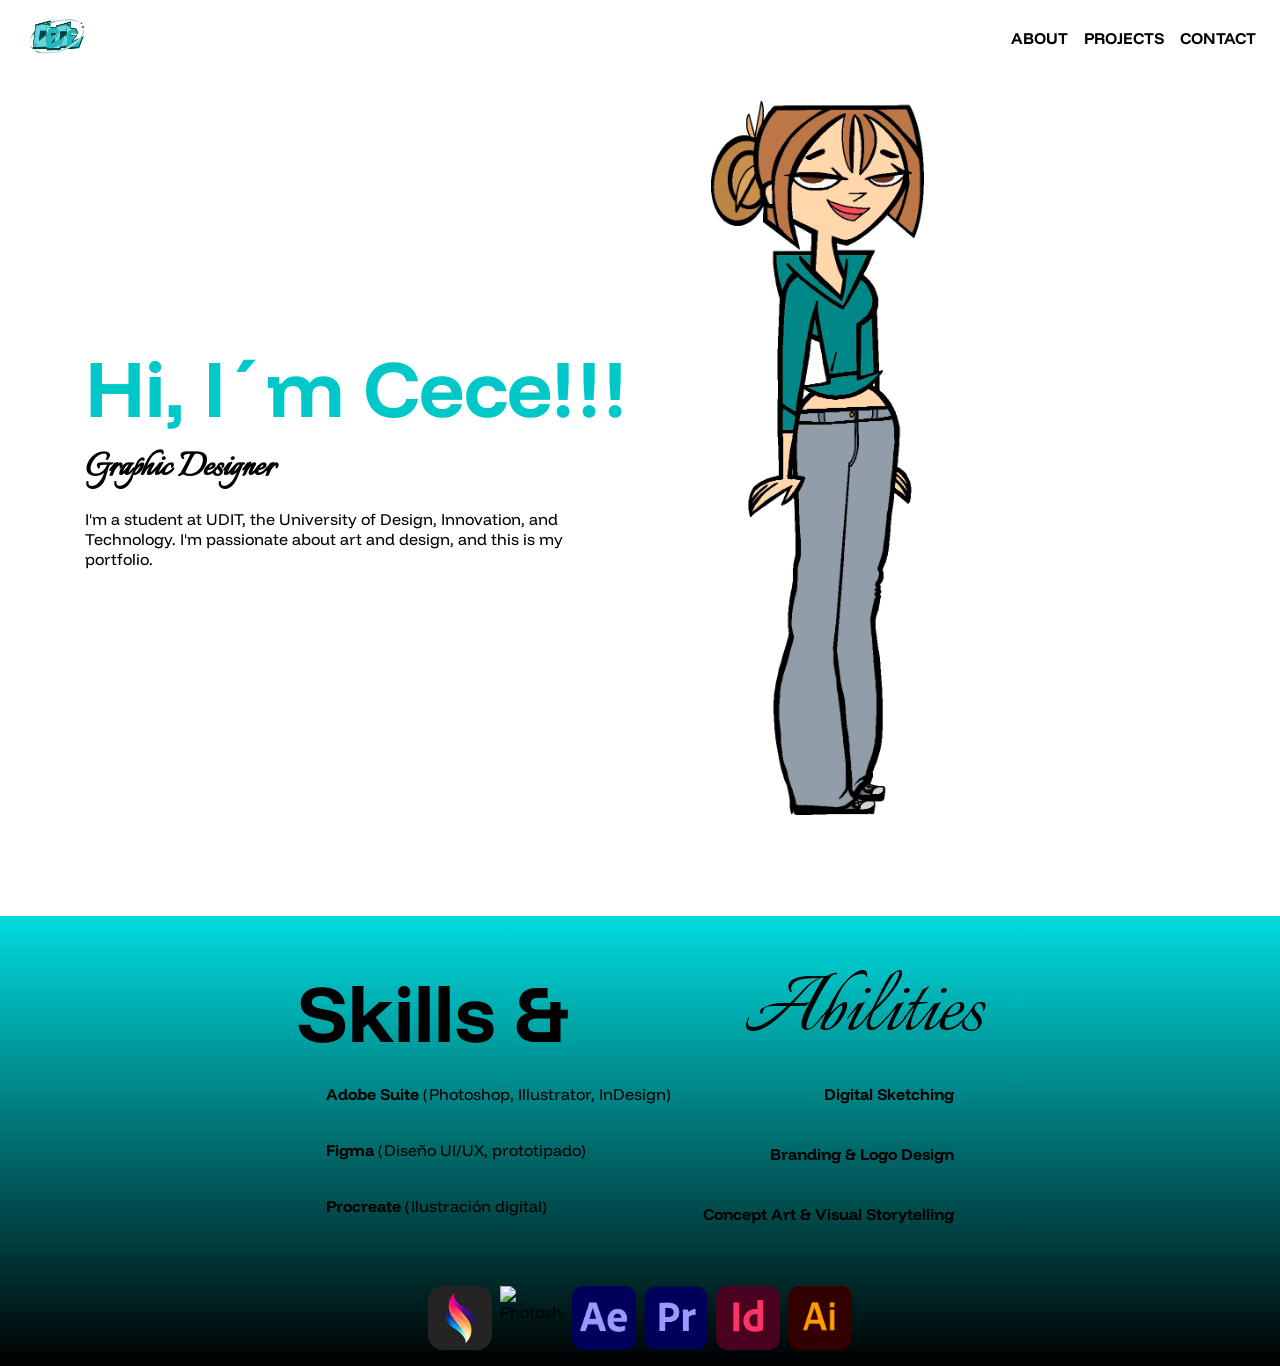
==== about.html @ a1f002b4 "portfolio01" ====
<!DOCTYPE html>
<html lang="en">
<head>
    <meta charset="UTF-8">
    <meta name="viewport" content="width=device-width, initial-scale=1.0">
    <link rel="stylesheet" href="css/style.css" type="text/css">
    <link rel="icon" href="img/logo_portfolio.png" />


    <link rel="preconnect" href="https://fonts.googleapis.com">
    <link rel="preconnect" href="https://fonts.gstatic.com" crossorigin>
    <link href="https://fonts.googleapis.com/css2?family=Funnel+Display:wght@300..800&family=Italianno&family=Montserrat:ital,wght@0,100..900;1,100..900&display=swap" rel="stylesheet">


    <title>About me</title>
</head>
<body>
    <div class="wrapper">
        <div class="head">
            <nav class="menu">
                <a href="index.html"><img src="img/logo_portfolio.png" alt="home" class="logo"></a>
                    <ul>
                        <li>
                            <a href="about.html">ABOUT</a>
                        </li>
                                            
                        <li>
                            <a href="projects.html">PROJECTS</a>
                        </li>
                        
                        <li>
                            <a href="contact.html">CONTACT</a>
                        </li>
                    </ul>
                   
    
            </nav>


        </div>
        
        <section id="about" class="about-section">
            <div class="text-content">
                <h1>Hi, I´m Cece!!! </h1>
                <h2 class="subtitle">
                    Graphic Designer
                </h2>
                <p>I'm a student at UDIT, the University of Design, Innovation, and Technology. I'm passionate about art and design, and this is my portfolio.</p>
                
            </div>
            
            <div class="me">
                <img src="img/selfportrait.webp" alt="selfPortrait">
            </div>            
        </section>
               
        <section id="skills-sec" class="skills">
            <div class="skill-tittle">
                <div><h1>Skills & </h1></div>
                <div><h1><span>Abilities</span></h1></div>
            </div>
            
            <div class="skills-grid">
                <div class="skill-category">
                    <div class="skill1">
                        <div>
                            <strong>Adobe Suite</strong> (Photoshop, Illustrator, InDesign)
                        </div><br>
                        <div>
                            <strong>Figma</strong> (Diseño UI/UX, prototipado)
                        </div><br>
                        <div>
                            <strong>Procreate</strong> (Ilustración digital)
                        </div>
                    </div>
                    <div class="skill2">
                        <div>
                            <strong>Digital Sketching</strong>
                        </div><br>
                        <div>
                            <strong>Branding & Logo Design</strong>
                        </div><br>
                        <div>
                            <strong>Concept Art & Visual Storytelling</strong>
                        </div><br>
                        
                    </div>
                                   
                        
                    
                </div>
                
            </div>
            <div class="icons">
                <img src="img/procreate_icon.png" alt="Procreate">
                <img src="img/photoshop_icon.png" alt="Photoshop">
                <img src="img/after_icon.png" alt="After Effects">
                <img src="img/premiere_icon.png" alt="Premiere Pro">
                <img src="img/indesign_icon.webp" alt="InDesign">
                <img src="img/illustrator_icon.webp" alt="Illustrator">
            </div>
        </section>

    </div>
        
    
    
    
</body>
</html>
---- css/style.css ----
/* reseteamos los estilos */
@import url('https://fonts.googleapis.com/css2?family=Funnel+Display:wght@300..800&family=Italianno&family=Montserrat:ital,wght@0,100..900;1,100..900&display=swap');

/* variables */
:root {
    --color-gr:#00DBDE;
    --font-cr: 'Italianno', cursive;
    --space-xs: 0.5rem;  /* 8px aprox. */
    --space-sm: 1rem;    /* 16px */
    --space-lg: 2rem;    /* 32px */
    --space-xl: 3rem;    /* 48px */
}

* {
    margin: 0%;
    padding: 0%;
    box-sizing: border-box;
    font-family: "Funnel Display", sans-serif;
    color: black;
    
}

a {
    text-decoration: none;
}

/* INDEX */

.logo-inicio {
    max-width: 30rem;
    width: 100%;
    height: auto;
}

body {
    margin: 0;
    padding: 0;
    
    display: flex;

    width: 100vw;
    height: 100vh;
    
}

.container {
    display: flex;
    width: 100vw;
    max-width: 100vw;
    align-items: center;
    justify-content: center;
    background: linear-gradient(to right, #000000, var(--color-gr));
}

.left img {
    width: 40%;
    height: auto;
}

.right {
    text-align: center;
}

.inicio {
    margin-top: var(--space-sm);
    display: flex;
    flex-direction: column;
    gap: 15px;
}

.inicio a {
    color: rgb(0, 0, 0);
    text-decoration: none;
    font-weight: bold;
    font-size: 1.5rem;
    transition: color 0.3s;
}

.inicio a:hover {
    color: rgb(255, 255, 255);
 }


@media (max-width: 1024px) {
    .container {
        flex-direction: column;
        text-align: center;
    }
    .left img {
        display: none;
    }
}
@media (max-width: 480px) {
    .logo-inicio {
        max-width: 20rem;        
        width: 80%;              
    }
}

/* MENU */


.head {
    max-width: 100vw;
    margin-bottom: var(--space-xs);
   
}

.menu {
    position: fixed;
    width: 100vw;
    background-color: white;
    padding: 0.5rem 1rem;
    display: flex;
    justify-content: space-between;
    align-items: center;
}

.menu ul {
    list-style: none;
    display: flex;
}

.menu ul li {
    margin: 0 0.5rem;
}

.menu ul li a {
    font-size: var(--space-sm);
    font-weight: bold;
    border-radius: 8px;
}
.menu ul li a:hover {
   color: rgb(51, 153, 153);
}

@media (max-width:480px) {
    .menu ul li a {
        font-size: 0.75rem;
    }
}


/* ABOUT */
.logo {
    width: 80px;
    height: auto;
}


/* HEADER ABOUT*/

#about .about-section{
    width: 100vw;
    display: flex;
    justify-content: space-between;
    align-items: center;
    flex-wrap: wrap;
    padding: 2.5rem 2.5rem;
}

.about-section {
    height: 100vh;
    display: flex;
    justify-content: space-evenly;
    align-items: center;
    margin: 0.5rem 3rem;
}

.text-content h1 {
    color: #00C8C8;
    font-size: 5rem;
    font-weight: bold;
    line-height: 80px;

}
.text-content .subtitle {
    margin-top: var(--space-sm);
    font-family: var(--font-cr);
    font-size: 40px;
    color: black;
    text-align: left;
}
.text-content p {
    margin-top: var(--space-sm);
    max-width: 500px;
    font-size: var(--space-sm);

}
#about .me img {
    display: flex;
    align-content: center;
    width: 40%;
    margin-left: var(--space-xl);
}

/* SKILLS SECTION */

.skills {
    width: 100vw;
    background: linear-gradient(to top,  #000000, var(--color-gr));
    display: flex;
    flex-direction: column;
    justify-content: center;
}

.skill-tittle {
    display: flex;
    flex-wrap: wrap;
    justify-content: space-evenly;  
    margin: 3.5rem 7.5rem 0;
}

.skills h1 {
    color: #000000;
    display: flex;
    font-size: 80px;
    font-weight: bold;
    line-height: 80px;
}

.skills span {
    font-family: var(--font-cr);
    font-size: 6rem;
    font-weight: 400;
    font-style: normal;
}

.skills-grid {
    display: flex;
    justify-content: center;
    padding: var(--space-sm);
}

.skill-category {
    font-size: 25px;
    display: flex;
    flex-direction: row;
}

.skill1 {
    padding: var(--space-sm);
    display: flex;
    flex-direction: column;
    justify-content: left;
    align-items: start;

    gap: var(--space-xs);
    font-size: var(--space-sm);
}
.skill2 {  
    padding: var(--space-sm);
    display: flex;
    flex-direction: column;
    justify-content: right;
    align-items: end;
    gap: 10px;
    font-size: var(--space-sm);

}

.icons {

    display: flex;
    flex-wrap: wrap;
    justify-content: center;
    padding: 0 3rem;
    padding-bottom: var(--space-sm);
    gap: var(--space-xs);
}

.icons img {
    width: 4rem;
}

@media (max-width: 768px) {
    .me {
        display: none;
    }

    #skills-sec .skills {
        width: 100vw;
        height: 100vh;
    }

    .skills h1 {
        font-size: 60px;
    }

    .skill-category {
        
        font-size: var(--space-sm);
    }

    .icons {
        display: flex;
        flex-wrap: wrap;
        justify-content: space-around;
        
        gap: var(--space-xs);
        padding-bottom: var(--space-sm);

    }
    .icons img {
        width: 4rem;
    }
}
@media (max-width: 480px) {
    .skill-tittle {
        display: flex;
        flex-wrap: wrap;
        justify-content: space-evenly;  
        margin: 0;
    }
}
    

/* PROJECTS */
.projects {
   width: 100vw; 
   display: flex;
   justify-content: space-between;
   flex-wrap: wrap;
   flex-direction: column;
   background: linear-gradient(to top, black,var(--color-gr) );
   
}

.projects h1 {
    font-size: 80px;
    font-family: var(--font-cr);
    font-weight: bold;
    margin: var(--space-lg);
}

h3 {
    font-family: 'Montserrat', sans-serif;
    font-size: 25px;
}

.video {
    width: 100vw;
    padding-top: 6rem;
}

.gallery {
    display: grid;
    gap: var(--space-xl);
    padding: var(--space-xs);
    max-width: 1400px;
    margin: 0 auto;
}

.gal1 {
    display: flex;
    flex-direction: row;
    gap: var(--space-xs);
}
.gal1 img {
    padding: var(--space-xl);
}
.gal2 {
    display: flex;
    flex-direction: row;
    gap: var(--space-xs);
}
.gal3 {
    display: flex;
    flex-direction: row;
    gap: var(--space-xs);
}

.project-card {
    background-color: #ffffff43;
    border-radius: 16px;
    overflow: hidden;
    box-shadow: 0 10px 25px rgba(0, 0, 0, 0.08);
    text-align: center;
    
}

.project-card img {
    width: 100%;
    height: auto;
    display: block;
}

.project-card h3 {
    font-size: var(--space-sm);
    margin: var(--space-sm);
    color: #000;
}

.project-card:hover {
    transform: translateY(-5px);
    box-shadow: 0 15px 30px rgba(0, 0, 0, 0.15);
}

@media (max-width: 768px) {
    
    .projects h1 {
      font-size: 60px;
    }
  
    .project-card h3 {
      margin: var(--space-xs);
      font-size: 15px;
    }
    .gal1 img {
        padding: var(--space-xs);
    }
  }

  @media (max-width: 480px) {
    .video {
        width: 100vw;
        padding: 6rem 0;
    }
    .projects h1 {
      font-size: 2.5rem;
    }
    .gallery {
        gap: var(--space-xs);
    }
  
    .project-card h3 {
      margin: var(--space-xs);
      font-size: var(--space-xs);
    }
    
    .gal1 img {
        padding: var(--space-xs);
    }
  }


/* CONTACT */

.contact-container {
        
    width: 100vw;
    /* height: 100vh; */
    background: linear-gradient(to top,  #000000, var(--color-gr));
    display: flex;
    flex-direction: column;
}
.contact-container .contenedor2 {
    max-width: 100vw;
    
    margin-top: 6rem;
    display: flex;
    flex-wrap: wrap;
    flex-direction: row;
    justify-content: space-around;
    align-items: center;
}

.contact-container h1 {
    color:rgb(0, 0, 0);
    font-weight:bold ;
    font-size: 80px;
    font-family: var(--font-cr);
    
    text-align: left;
}

.contact-container .text {
    padding:7.5rem 3.5rem 0;
    gap: 10px;
}

.contact-container .text p {
    font-size: 25px;
}

.contact-container .rss {
    display: flex;
    flex-direction: column;
    gap: 10px;
    margin-top: var(--space-sm);
}
.contact-container .rss ul li {
    list-style: none;
}

.map-container {
    width:100vw;
    margin-right:var(--space-sm);
    display: flex;
    justify-content: flex-end;

}

.formulario {
    
    display: flex;
    justify-content: center;
    align-items: center;
    margin: 3rem 7.5rem 3rem;
}

form {
    max-width: 100%;
    padding:var(--space-sm);
    margin-top: 0;
    box-shadow: 0 0 20px rgb(255, 255, 255);
    text-align:center;
    width: 21rem;
    height:auto;
    justify-content: center;
}

.input-group {
    display:flex;
    flex-direction: column;
    text-align: left;
    
}
h2 {
    color: white;
   
}

label {
    color:rgb(255, 255, 255);
    font-weight:600;
    margin-bottom: var(--space-sm);
}

input, textarea {
    padding: 0.5rem 1rem;
    margin-bottom: var(--space-sm);
    background-color: white;
    color:black;
    outline:black;
}

input::placeholder, textarea::placeholder {
    color:rgb(0, 0, 0)
}

.btn {
    color:rgb(0, 0, 0);
    border-radius: 25px;
    background-color: white;
    
    cursor:pointer;
}

.btn:hover {
    background-color: rgb(0, 0, 0);
    color:white;
    transition: ease-in .2s;
    box-shadow: 0 0 20px white;
    border-color: black;
}

@media screen and (max-width:1024px) {
    .contact-container .text {
        margin: 1rem 0;
    }

   
}

@media (max-width: 720px) {
    .contact-container {
        padding: 1rem 0;
    }

    .contact-container h1 {
        font-size: 60px;
    }

    .contact-container p {
        font-size: var(--space-sm);
    }

    .contact-container .text {
        margin: 1rem 0;
        padding: var(--space-xl);
        font-size: var(--space-xs);
    }

    
    .formulario {
    
        display: flex;
        justify-content: center;
        align-items: center;
        margin: var(--space-xl);
    }
    .map-container iframe {
        width: 100%;
        height: auto;
    }
    
    
}
@media (max-width: 480px) {
    .formulario {
    
        display: flex;
        justify-content: center;
        align-items: center;
        margin: 0;
        padding-bottom: var(--space-lg);
    }
}
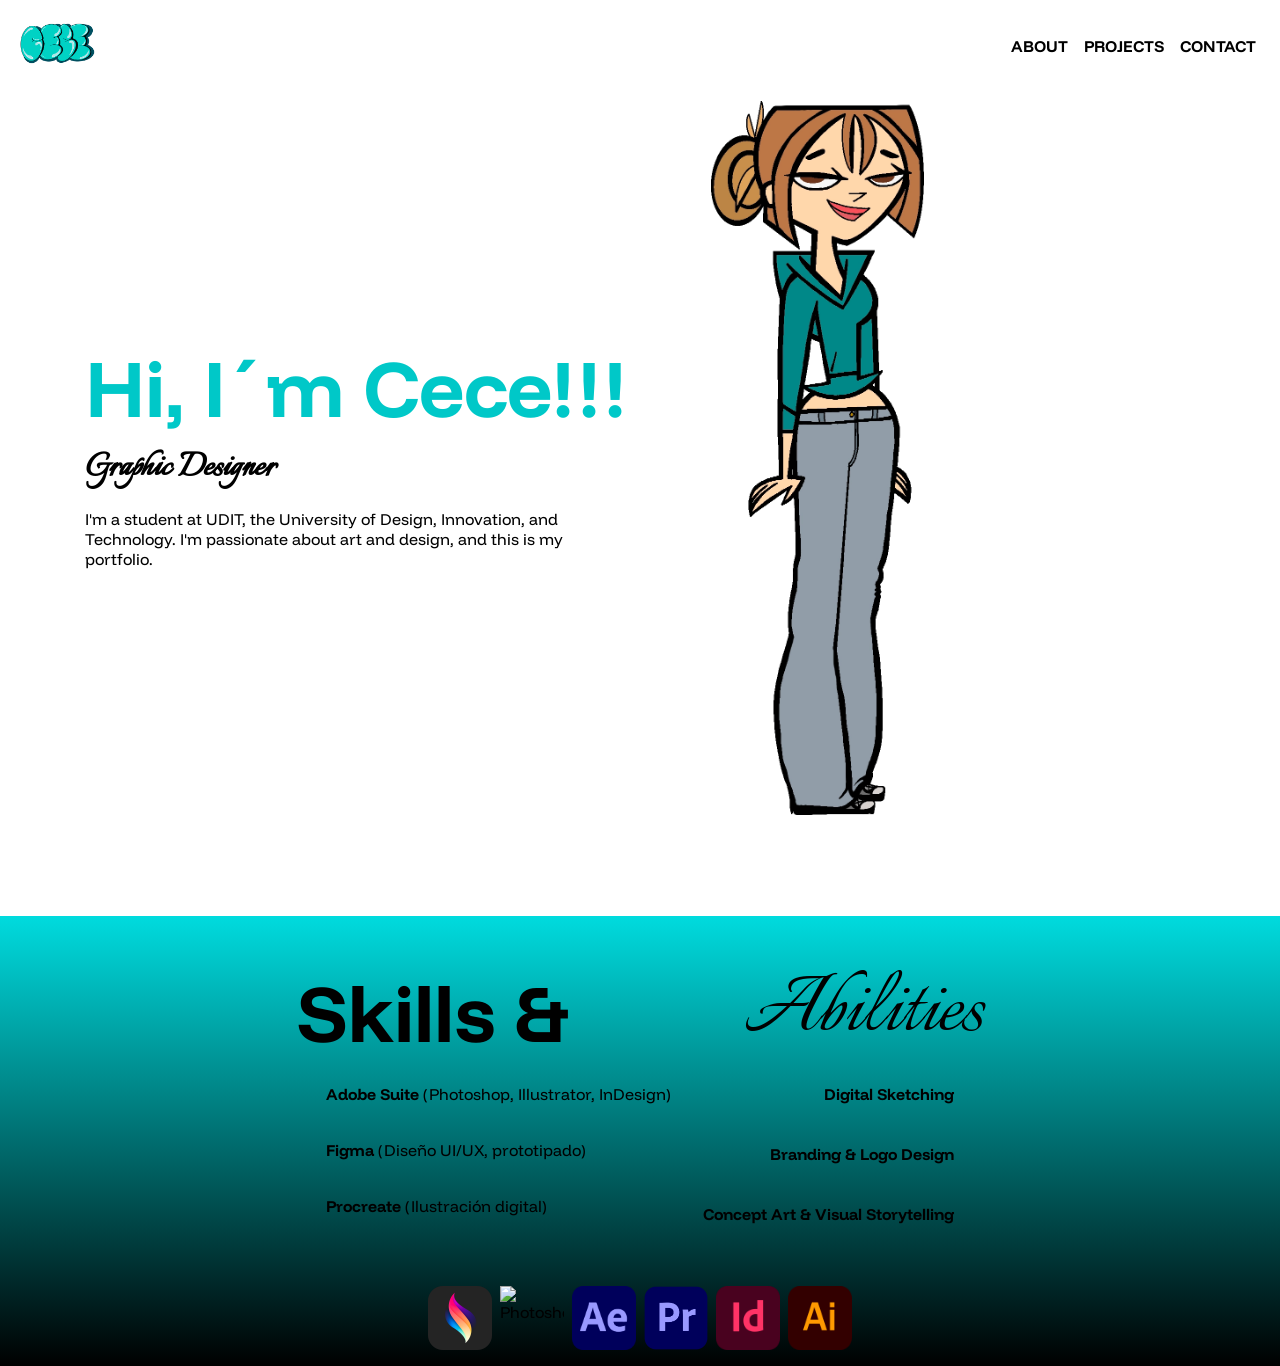
==== commit 9b496faa: "ola" ====
--- a/about.html
+++ b/about.html
@@ -4,6 +4,7 @@
     <meta charset="UTF-8">
     <meta name="viewport" content="width=device-width, initial-scale=1.0">
     <link rel="stylesheet" href="css/style.css" type="text/css">
+    <link rel="stylesheet" href="css/about.css">
     <link rel="icon" href="img/logo_portfolio.png" />
 
 
--- a/css/style.css
+++ b/css/style.css
@@ -36,7 +36,7 @@
     margin: 0;
     padding: 0;
     
-    display: flex;
+    display: block;
 
     width: 100vw;
     height: 100vh;
@@ -46,6 +46,7 @@
 .container {
     display: flex;
     width: 100vw;
+    height: 100vh;
     max-width: 100vw;
     align-items: center;
     justify-content: center;
@@ -97,181 +98,10 @@
     }
 }
 
-/* MENU */
-
-
-.head {
-    max-width: 100vw;
-    margin-bottom: var(--space-xs);
-   
-}
-
-.menu {
-    position: fixed;
-    width: 100vw;
-    background-color: white;
-    padding: 0.5rem 1rem;
-    display: flex;
-    justify-content: space-between;
-    align-items: center;
-}
-
-.menu ul {
-    list-style: none;
-    display: flex;
-}
-
-.menu ul li {
-    margin: 0 0.5rem;
-}
-
-.menu ul li a {
-    font-size: var(--space-sm);
-    font-weight: bold;
-    border-radius: 8px;
-}
-.menu ul li a:hover {
-   color: rgb(51, 153, 153);
-}
-
-@media (max-width:480px) {
-    .menu ul li a {
-        font-size: 0.75rem;
-    }
-}
-
-
-/* ABOUT */
-.logo {
-    width: 80px;
-    height: auto;
-}
-
-
-/* HEADER ABOUT*/
-
-#about .about-section{
-    width: 100vw;
-    display: flex;
-    justify-content: space-between;
-    align-items: center;
-    flex-wrap: wrap;
-    padding: 2.5rem 2.5rem;
-}
-
-.about-section {
-    height: 100vh;
-    display: flex;
-    justify-content: space-evenly;
-    align-items: center;
-    margin: 0.5rem 3rem;
-}
-
-.text-content h1 {
-    color: #00C8C8;
-    font-size: 5rem;
-    font-weight: bold;
-    line-height: 80px;
-
-}
-.text-content .subtitle {
-    margin-top: var(--space-sm);
-    font-family: var(--font-cr);
-    font-size: 40px;
-    color: black;
-    text-align: left;
-}
-.text-content p {
-    margin-top: var(--space-sm);
-    max-width: 500px;
-    font-size: var(--space-sm);
-
-}
-#about .me img {
-    display: flex;
-    align-content: center;
-    width: 40%;
-    margin-left: var(--space-xl);
-}
-
-/* SKILLS SECTION */
-
-.skills {
-    width: 100vw;
-    background: linear-gradient(to top,  #000000, var(--color-gr));
-    display: flex;
-    flex-direction: column;
-    justify-content: center;
-}
-
-.skill-tittle {
-    display: flex;
-    flex-wrap: wrap;
-    justify-content: space-evenly;  
-    margin: 3.5rem 7.5rem 0;
-}
-
-.skills h1 {
-    color: #000000;
-    display: flex;
-    font-size: 80px;
-    font-weight: bold;
-    line-height: 80px;
-}
-
-.skills span {
-    font-family: var(--font-cr);
-    font-size: 6rem;
-    font-weight: 400;
-    font-style: normal;
-}
-
-.skills-grid {
-    display: flex;
-    justify-content: center;
-    padding: var(--space-sm);
-}
-
-.skill-category {
-    font-size: 25px;
-    display: flex;
-    flex-direction: row;
-}
-
-.skill1 {
-    padding: var(--space-sm);
-    display: flex;
-    flex-direction: column;
-    justify-content: left;
-    align-items: start;
-
-    gap: var(--space-xs);
-    font-size: var(--space-sm);
-}
-.skill2 {  
-    padding: var(--space-sm);
-    display: flex;
-    flex-direction: column;
-    justify-content: right;
-    align-items: end;
-    gap: 10px;
-    font-size: var(--space-sm);
-
-}
-
-.icons {
-
-    display: flex;
-    flex-wrap: wrap;
-    justify-content: center;
-    padding: 0 3rem;
-    padding-bottom: var(--space-sm);
-    gap: var(--space-xs);
-}
-
-.icons img {
-    width: 4rem;
-}
+/* MEDIA QUERIES ABOUT */
+
+/* MEDIA QUERIES */
+
 
 @media (max-width: 768px) {
     .me {
@@ -313,125 +143,65 @@
         margin: 0;
     }
 }
-    
-
-/* PROJECTS */
-.projects {
-   width: 100vw; 
-   display: flex;
-   justify-content: space-between;
-   flex-wrap: wrap;
-   flex-direction: column;
-   background: linear-gradient(to top, black,var(--color-gr) );
+
+/* MENU */
+
+
+.head {
+    max-width: 100vw;
+    margin-bottom: var(--space-xs);
    
 }
 
-.projects h1 {
-    font-size: 80px;
-    font-family: var(--font-cr);
+.menu {
+    position: fixed;
+    width: 100vw;
+    background-color: rgba(255, 255, 255, 0.516);
+    padding: 0.5rem 1rem;
+    display: flex;
+    justify-content: space-between;
+    align-items: center;
+}
+
+.menu .logo {
+    width: 5rem;
+}
+
+.menu ul {
+    list-style: none;
+    display: flex;
+}
+
+.menu ul li {
+    margin: 0 0.5rem;
+}
+
+.menu ul li a {
+    font-size: var(--space-sm);
     font-weight: bold;
-    margin: var(--space-lg);
-}
-
-h3 {
-    font-family: 'Montserrat', sans-serif;
-    font-size: 25px;
-}
-
-.video {
-    width: 100vw;
-    padding-top: 6rem;
-}
-
-.gallery {
-    display: grid;
-    gap: var(--space-xl);
-    padding: var(--space-xs);
-    max-width: 1400px;
-    margin: 0 auto;
-}
-
-.gal1 {
-    display: flex;
-    flex-direction: row;
-    gap: var(--space-xs);
-}
-.gal1 img {
-    padding: var(--space-xl);
-}
-.gal2 {
-    display: flex;
-    flex-direction: row;
-    gap: var(--space-xs);
-}
-.gal3 {
-    display: flex;
-    flex-direction: row;
-    gap: var(--space-xs);
-}
-
-.project-card {
-    background-color: #ffffff43;
-    border-radius: 16px;
-    overflow: hidden;
-    box-shadow: 0 10px 25px rgba(0, 0, 0, 0.08);
-    text-align: center;
-    
-}
-
-.project-card img {
-    width: 100%;
-    height: auto;
-    display: block;
-}
-
-.project-card h3 {
-    font-size: var(--space-sm);
-    margin: var(--space-sm);
-    color: #000;
-}
-
-.project-card:hover {
-    transform: translateY(-5px);
-    box-shadow: 0 15px 30px rgba(0, 0, 0, 0.15);
-}
-
-@media (max-width: 768px) {
-    
-    .projects h1 {
-      font-size: 60px;
-    }
-  
-    .project-card h3 {
-      margin: var(--space-xs);
-      font-size: 15px;
-    }
-    .gal1 img {
-        padding: var(--space-xs);
-    }
-  }
-
-  @media (max-width: 480px) {
-    .video {
-        width: 100vw;
-        padding: 6rem 0;
-    }
-    .projects h1 {
-      font-size: 2.5rem;
-    }
-    .gallery {
-        gap: var(--space-xs);
-    }
-  
-    .project-card h3 {
-      margin: var(--space-xs);
-      font-size: var(--space-xs);
-    }
-    
-    .gal1 img {
-        padding: var(--space-xs);
-    }
-  }
+    border-radius: 8px;
+}
+.menu ul li a:hover {
+   color: rgb(51, 153, 153);
+}
+
+@media (max-width:480px) {
+    .menu ul li a {
+        font-size: 0.75rem;
+    }
+}
+
+
+/* FOOTER */
+
+.footer {
+    width: 100vw;
+    /* height: 100vh; */
+    background: linear-gradient(to top,  #000000, var(--color-gr));
+    display: flex;
+    flex-direction: column;
+    padding: 2rem;
+}
 
 
 /* CONTACT */
@@ -439,7 +209,7 @@
 .contact-container {
         
     width: 100vw;
-    /* height: 100vh; */
+    height: 100vh;
     background: linear-gradient(to top,  #000000, var(--color-gr));
     display: flex;
     flex-direction: column;
@@ -447,7 +217,7 @@
 .contact-container .contenedor2 {
     max-width: 100vw;
     
-    margin-top: 6rem;
+    margin-top: 3rem;
     display: flex;
     flex-wrap: wrap;
     flex-direction: row;
@@ -485,6 +255,7 @@
 
 .map-container {
     width:100vw;
+    height: 10vh;
     margin-right:var(--space-sm);
     display: flex;
     justify-content: flex-end;
--- a/css/about.css
+++ b/css/about.css
@@ -0,0 +1,160 @@
+/* reseteamos los estilos */
+@import url('https://fonts.googleapis.com/css2?family=Funnel+Display:wght@300..800&family=Italianno&family=Montserrat:ital,wght@0,100..900;1,100..900&display=swap');
+
+/* variables */
+:root {
+    --color-gr:#00DBDE;
+    --font-cr: 'Italianno', cursive;
+    --space-xs: 0.5rem;  /* 8px aprox. */
+    --space-sm: 1rem;    /* 16px */
+    --space-lg: 2rem;    /* 32px */
+    --space-xl: 3rem;    /* 48px */
+}
+
+* {
+    margin: 0%;
+    padding: 0%;
+    box-sizing: border-box;
+    font-family: "Funnel Display", sans-serif;
+    color: black;
+    
+}
+
+a {
+    text-decoration: none;
+}
+
+/* ABOUT */
+.logo {
+    width: 80px;
+    height: auto;
+}
+
+
+/* HEADER ABOUT*/
+
+#about .about-section{
+    width: 100vw;
+    display: flex;
+    justify-content: space-between;
+    align-items: center;
+    flex-wrap: wrap;
+    padding: 2.5rem 2.5rem;
+}
+
+.about-section {
+    height: 100vh;
+    display: flex;
+    justify-content: space-evenly;
+    align-items: center;
+    margin: 0.5rem 3rem;
+}
+
+.text-content h1 {
+    color: #00C8C8;
+    font-size: 5rem;
+    font-weight: bold;
+    line-height: 80px;
+
+}
+.text-content .subtitle {
+    margin-top: var(--space-sm);
+    font-family: var(--font-cr);
+    font-size: 40px;
+    color: black;
+    text-align: left;
+}
+.text-content p {
+    margin-top: var(--space-sm);
+    max-width: 500px;
+    font-size: var(--space-sm);
+
+}
+#about .me img {
+    display: flex;
+    align-content: center;
+    width: 40%;
+    margin-left: var(--space-xl);
+}
+
+/* SKILLS SECTION */
+
+.skills {
+    width: 100vw;
+    background: linear-gradient(to top,  #000000, var(--color-gr));
+    display: flex;
+    flex-direction: column;
+    justify-content: center;
+}
+
+.skill-tittle {
+    display: flex;
+    flex-wrap: wrap;
+    justify-content: space-evenly;  
+    margin: 3.5rem 7.5rem 0;
+}
+
+.skills h1 {
+    color: #000000;
+    display: flex;
+    font-size: 80px;
+    font-weight: bold;
+    line-height: 80px;
+}
+
+.skills span {
+    font-family: var(--font-cr);
+    font-size: 6rem;
+    font-weight: 400;
+    font-style: normal;
+}
+
+.skills-grid {
+    display: flex;
+    justify-content: center;
+    padding: var(--space-sm);
+}
+
+.skill-category {
+    font-size: 25px;
+    display: flex;
+    flex-direction: row;
+}
+
+.skill1 {
+    padding: var(--space-sm);
+    display: flex;
+    flex-direction: column;
+    justify-content: left;
+    align-items: start;
+
+    gap: var(--space-xs);
+    font-size: var(--space-sm);
+}
+.skill2 {  
+    padding: var(--space-sm);
+    display: flex;
+    flex-direction: column;
+    justify-content: right;
+    align-items: end;
+    gap: 10px;
+    font-size: var(--space-sm);
+
+}
+
+.icons {
+
+    display: flex;
+    flex-wrap: wrap;
+    justify-content: center;
+    padding: 0 3rem;
+    padding-bottom: var(--space-sm);
+    gap: var(--space-xs);
+}
+
+.icons img {
+    width: 4rem;
+}
+
+
+    
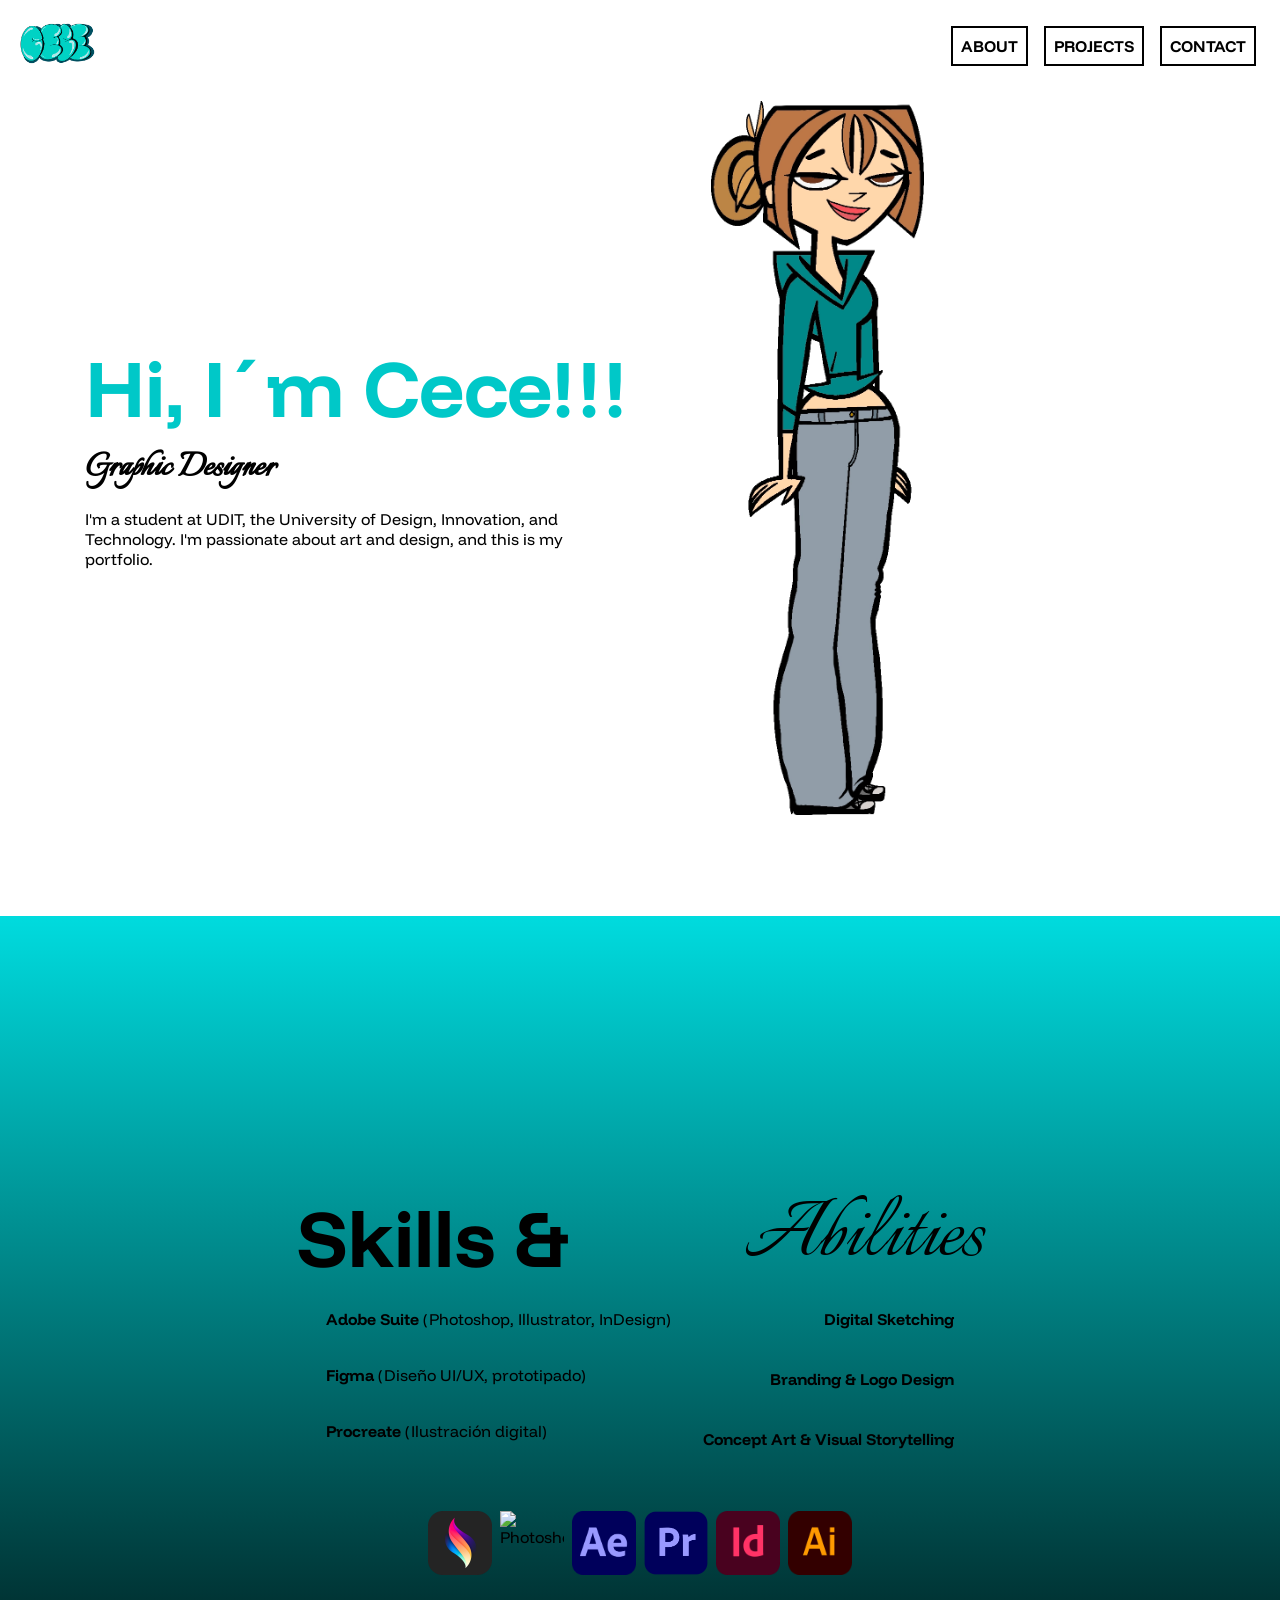
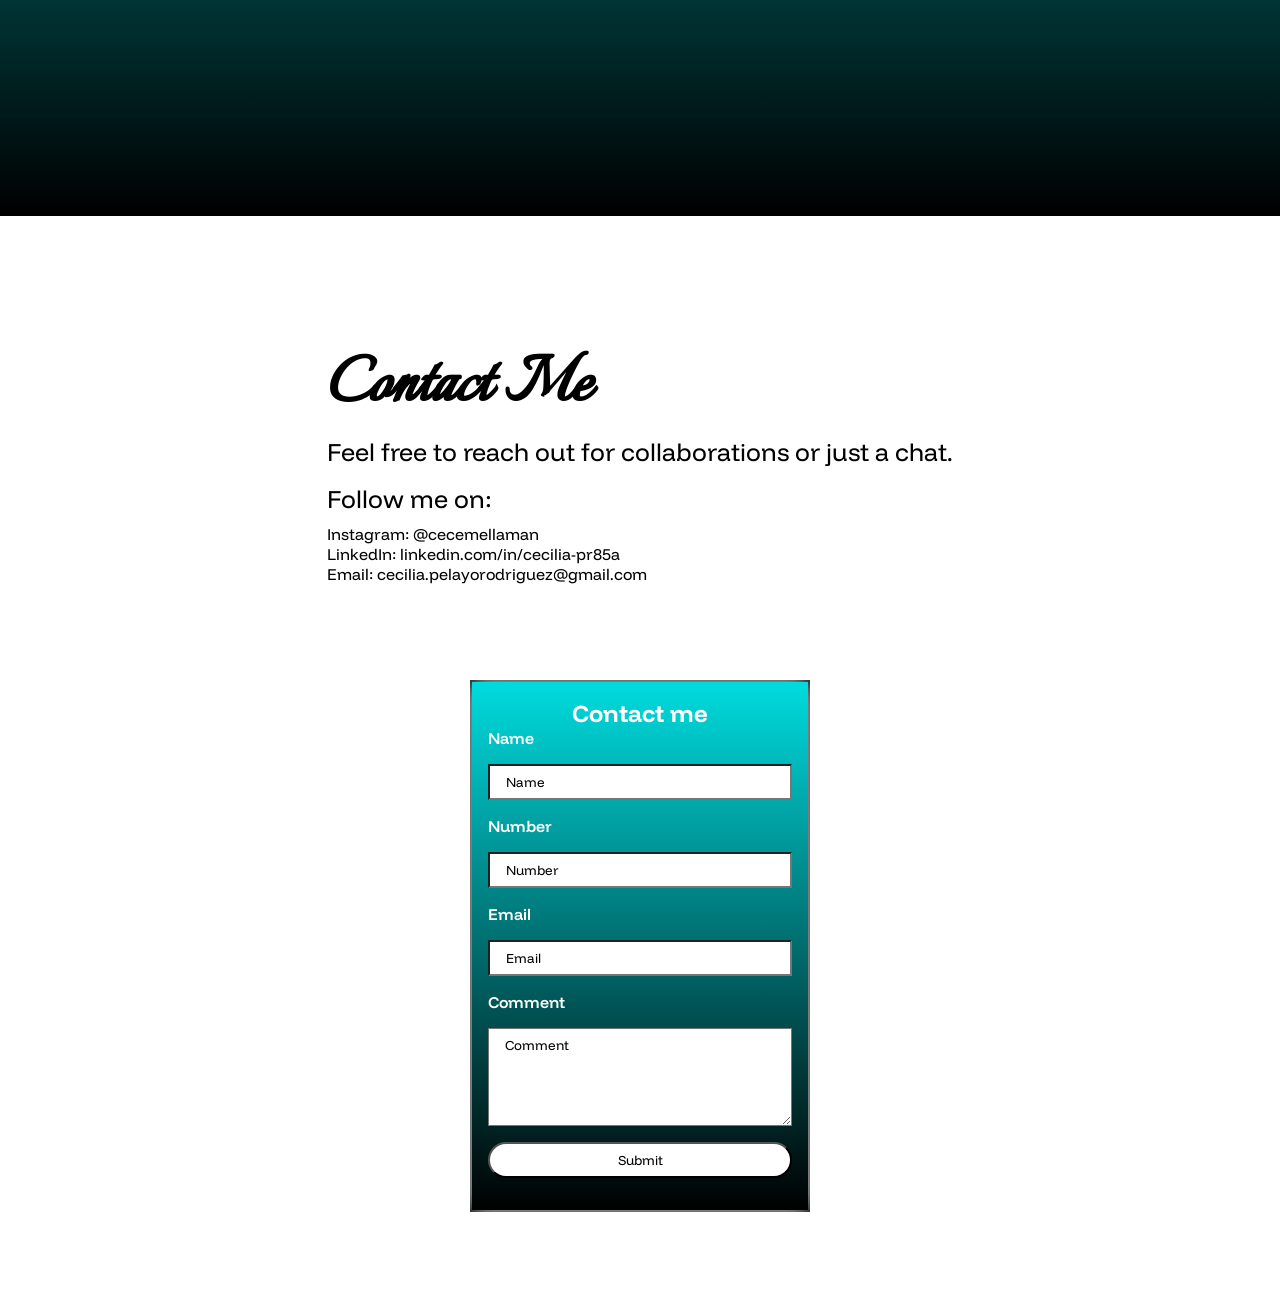
==== commit 4ab9a0f4: "ola" ====
--- a/about.html
+++ b/about.html
@@ -108,4 +108,47 @@
     
     
 </body>
+<footer>
+    <section class="contact-container">
+        <div class="contenedor2">
+            <div class="text">
+                <h1>Contact Me</h1>
+                <p>Feel free to reach out for collaborations or just a chat.</p>
+                <div class="rss">
+                    <p>Follow me on:</p>
+                    <ul>
+                        <li><a href="https://www.instagram.com/cecemellaman/">Instagram: @cecemellaman</a></li>
+                        <li><a href="https://es.linkedin.com/in/cecilia-pr85a">LinkedIn: linkedin.com/in/cecilia-pr85a</a></li>
+                        <li><a href="https://workspace.google.com/intl/es/gmail/">Email: cecilia.pelayorodriguez@gmail.com</a></li>
+                    
+                    </ul>
+                </div>
+            </div>
+
+            <div class="formulario">
+                <form>
+                    <h2>Contact me</h2>
+        
+                    <div class="input-group">
+                        <label for="name">Name</label>
+                        <input type="text" name="name" id="name" placeholder="Name">
+        
+                        <label for="Number">Number</label>
+                        <input type="num" name="Number" id="Number" placeholder="Number">
+        
+                        <label for="email">Email</label>
+                        <input type="email" name="email" id="email" placeholder="Email">
+        
+                        <label for="comment">Comment</label>
+                        <textarea name="comment" id="comment" cols="20" rows="5" placeholder="Comment"></textarea>
+        
+                        <input class="btn" type="submit" value="Submit">
+                    </div>
+                </form>
+            </div>
+        </div>
+       
+        
+    </section>
+</footer>
 </html>
--- a/css/style.css
+++ b/css/style.css
@@ -156,7 +156,7 @@
 .menu {
     position: fixed;
     width: 100vw;
-    background-color: rgba(255, 255, 255, 0.516);
+    /* background-color: rgba(255, 255, 255, 0.516); */
     padding: 0.5rem 1rem;
     display: flex;
     justify-content: space-between;
@@ -170,10 +170,14 @@
 .menu ul {
     list-style: none;
     display: flex;
+    
 }
 
 .menu ul li {
+    padding: 0.5rem;
     margin: 0 0.5rem;
+    background: white;
+    border: 2px solid black;
 }
 
 .menu ul li a {
@@ -181,9 +185,12 @@
     font-weight: bold;
     border-radius: 8px;
 }
+.menu ul li:hover {
+   background: rgb(51, 153, 153);
+}
 .menu ul li a:hover {
-   color: rgb(51, 153, 153);
-}
+    color: rgb(255, 255, 255);
+ }
 
 @media (max-width:480px) {
     .menu ul li a {
@@ -196,7 +203,7 @@
 
 .footer {
     width: 100vw;
-    /* height: 100vh; */
+    
     background: linear-gradient(to top,  #000000, var(--color-gr));
     display: flex;
     flex-direction: column;
@@ -209,15 +216,15 @@
 .contact-container {
         
     width: 100vw;
-    height: 100vh;
-    background: linear-gradient(to top,  #000000, var(--color-gr));
+    height: auto;
+    
     display: flex;
     flex-direction: column;
 }
 .contact-container .contenedor2 {
     max-width: 100vw;
     
-    margin-top: 3rem;
+    /* margin-top: 3rem; */
     display: flex;
     flex-wrap: wrap;
     flex-direction: row;
@@ -263,11 +270,12 @@
 }
 
 .formulario {
-    
+    background: linear-gradient(to top,  #000000, var(--color-gr));
+    border: 2px solid black;
     display: flex;
     justify-content: center;
     align-items: center;
-    margin: 3rem 7.5rem 3rem;
+    margin: 6rem 7.5rem;
 }
 
 form {
--- a/css/about.css
+++ b/css/about.css
@@ -81,6 +81,7 @@
 
 .skills {
     width: 100vw;
+    height: 100vh;
     background: linear-gradient(to top,  #000000, var(--color-gr));
     display: flex;
     flex-direction: column;
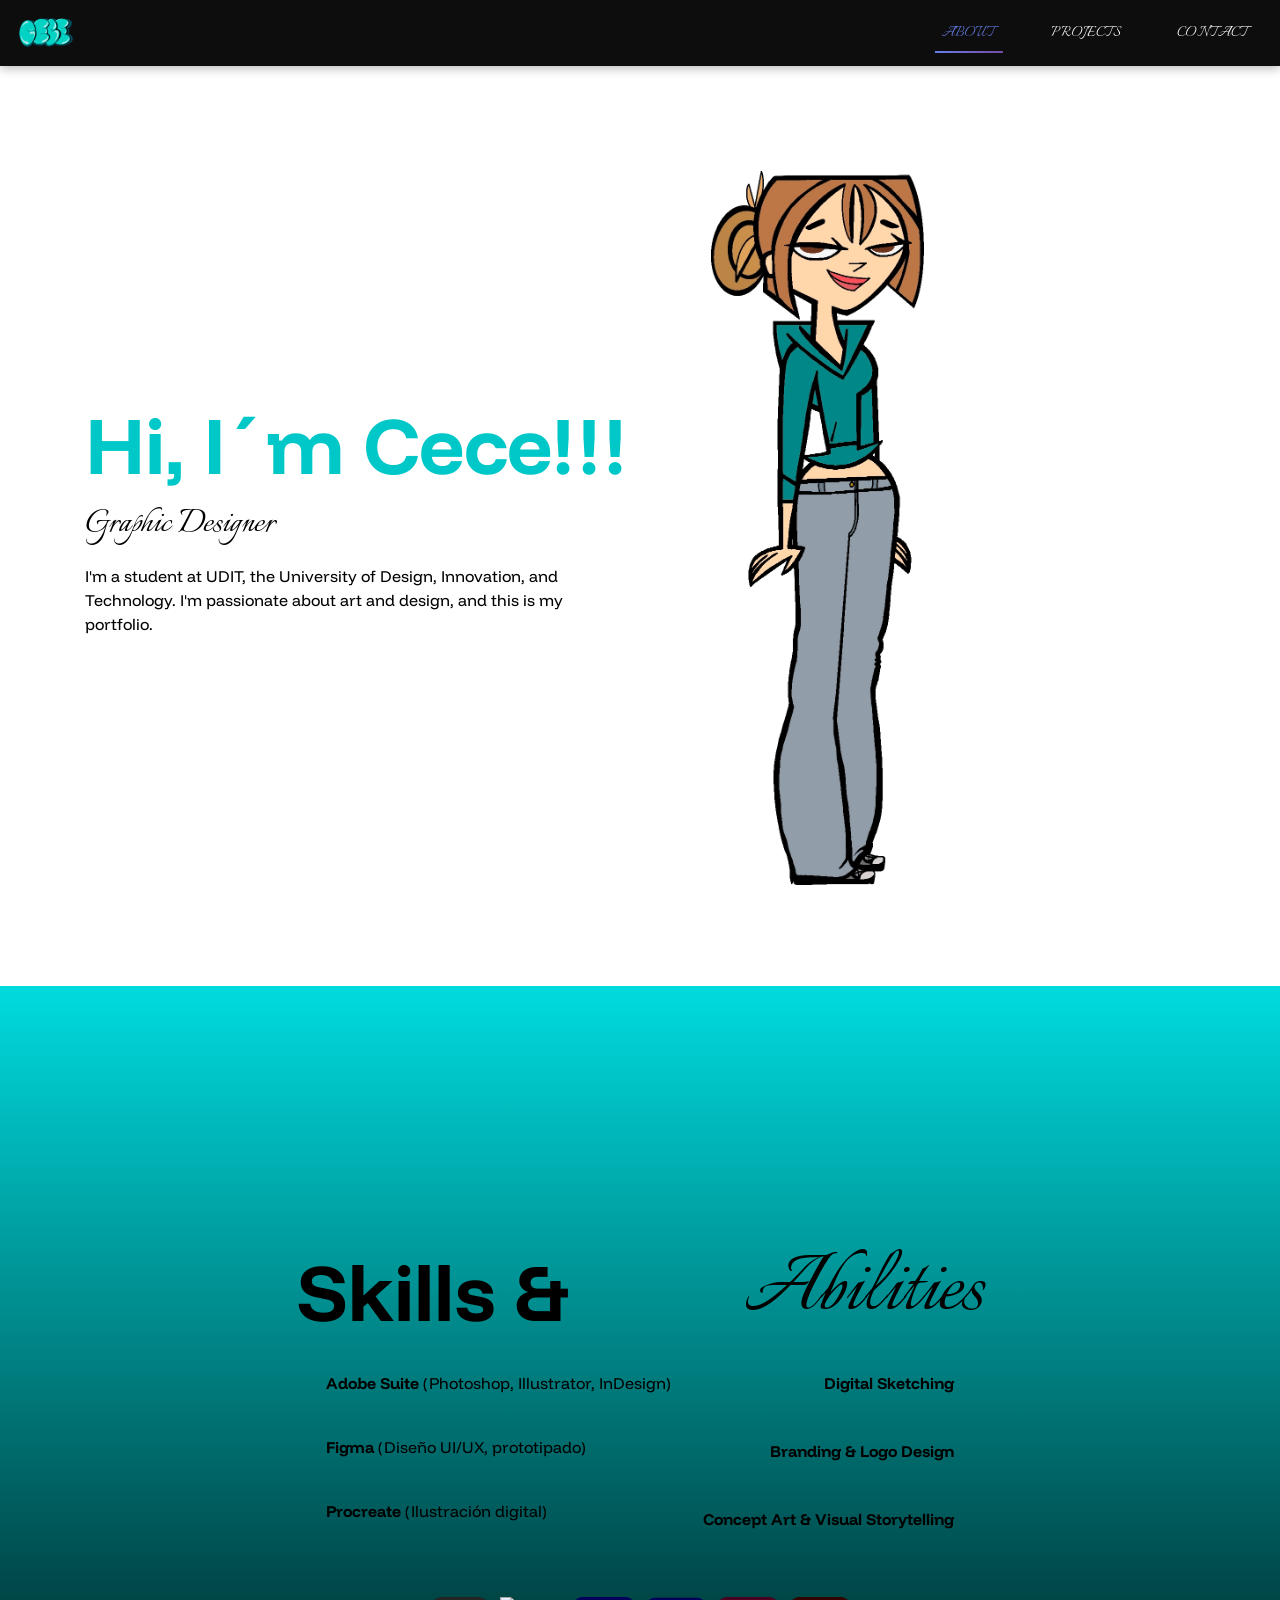
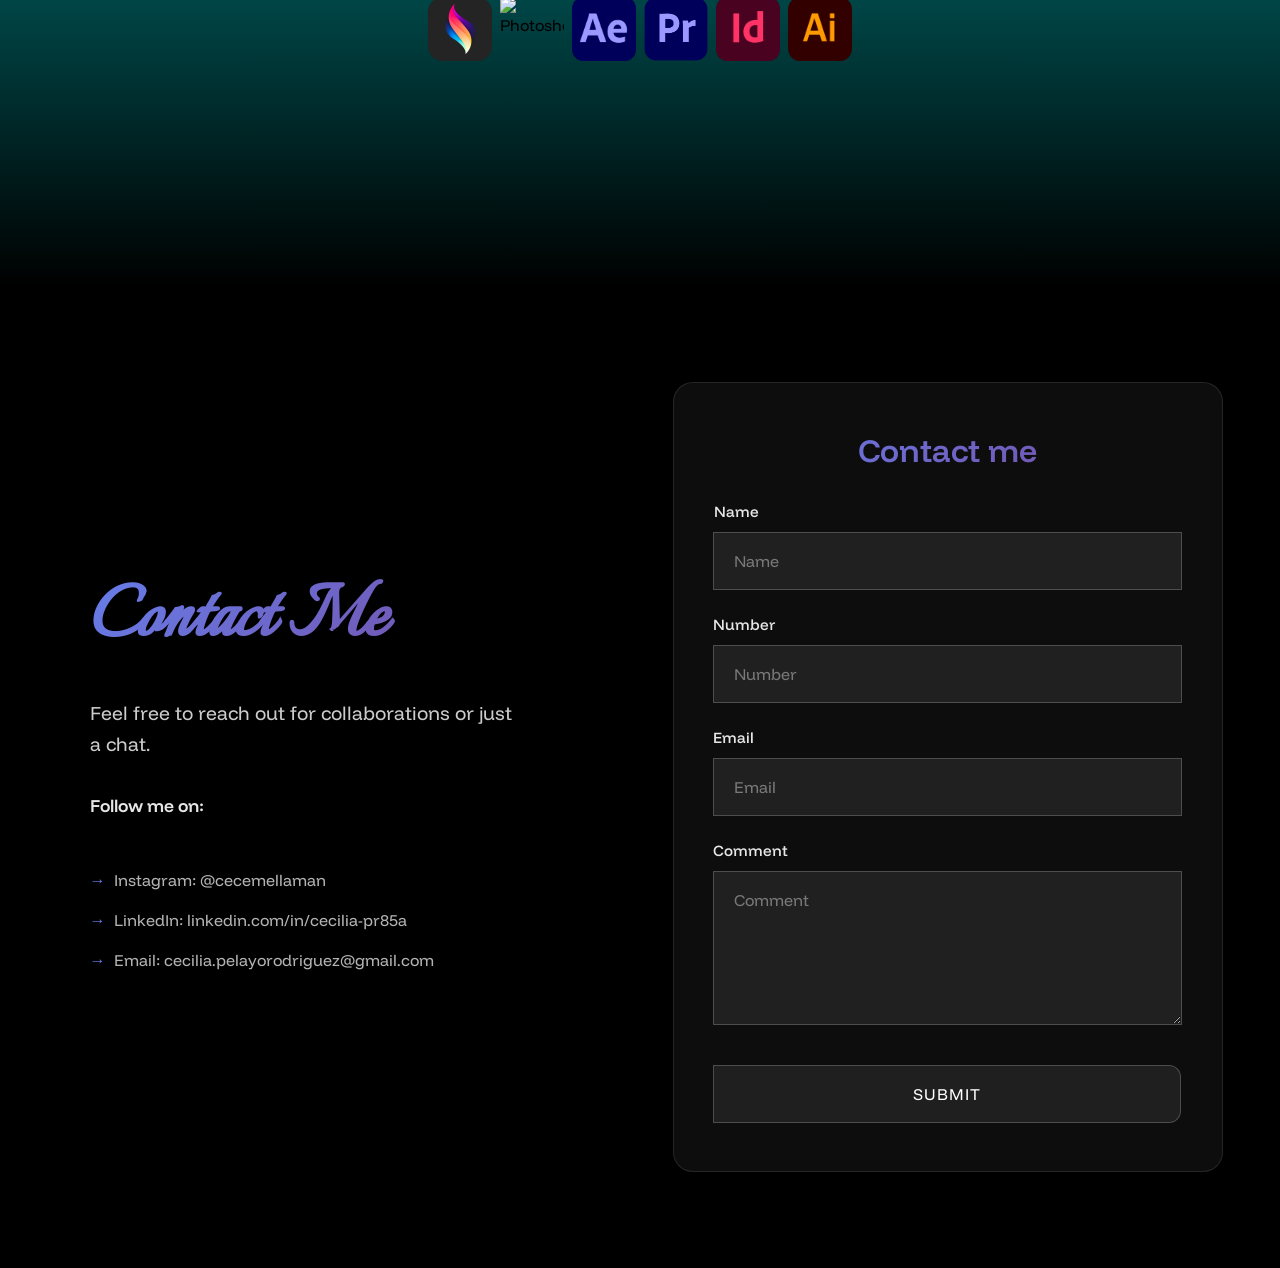
==== commit 1e3908b1: "menu bootstrap y footer" ====
--- a/about.html
+++ b/about.html
@@ -7,39 +7,45 @@
     <link rel="stylesheet" href="css/about.css">
     <link rel="icon" href="img/logo_portfolio.png" />
 
-
     <link rel="preconnect" href="https://fonts.googleapis.com">
     <link rel="preconnect" href="https://fonts.gstatic.com" crossorigin>
     <link href="https://fonts.googleapis.com/css2?family=Funnel+Display:wght@300..800&family=Italianno&family=Montserrat:ital,wght@0,100..900;1,100..900&display=swap" rel="stylesheet">
 
+    <!-- Bootstrap CSS -->
+    <link href="https://cdn.jsdelivr.net/npm/bootstrap@5.3.0/dist/css/bootstrap.min.css" rel="stylesheet">
 
     <title>About me</title>
 </head>
 <body>
+    <!-- NAVIGATION BOOTSTRAP -->
+    <nav class="navbar navbar-expand-lg navbar-dark fixed-top">
+        <div class="container-fluid">
+            <a class="navbar-brand" href="index.html">
+                <img src="img/logo_portfolio.png" alt="home" class="logo">
+            </a>
+            <button class="navbar-toggler" type="button" data-bs-toggle="collapse" data-bs-target="#navbarNav" aria-controls="navbarNav" aria-expanded="false" aria-label="Toggle navigation">
+                <span class="navbar-toggler-icon"></span>
+            </button>
+            <div class="collapse navbar-collapse justify-content-end" id="navbarNav">
+                <ul class="navbar-nav">
+                    <li class="nav-item">
+                        <a class="nav-link active" href="about.html">ABOUT</a>
+                    </li>
+                    <li class="nav-item">
+                        <a class="nav-link" href="projects.html">PROJECTS</a>
+                    </li>
+                    <li class="nav-item">
+                        <a class="nav-link" href="contact.html">CONTACT</a>
+                    </li>
+                </ul>
+            </div>
+        </div>
+    </nav>
+
+    <!-- Espaciador para compensar navbar fixed -->
+    <div style="height: 70px;"></div>
+
     <div class="wrapper">
-        <div class="head">
-            <nav class="menu">
-                <a href="index.html"><img src="img/logo_portfolio.png" alt="home" class="logo"></a>
-                    <ul>
-                        <li>
-                            <a href="about.html">ABOUT</a>
-                        </li>
-                                            
-                        <li>
-                            <a href="projects.html">PROJECTS</a>
-                        </li>
-                        
-                        <li>
-                            <a href="contact.html">CONTACT</a>
-                        </li>
-                    </ul>
-                   
-    
-            </nav>
-
-
-        </div>
-        
         <section id="about" class="about-section">
             <div class="text-content">
                 <h1>Hi, I´m Cece!!! </h1>
@@ -47,7 +53,6 @@
                     Graphic Designer
                 </h2>
                 <p>I'm a student at UDIT, the University of Design, Innovation, and Technology. I'm passionate about art and design, and this is my portfolio.</p>
-                
             </div>
             
             <div class="me">
@@ -84,13 +89,8 @@
                         <div>
                             <strong>Concept Art & Visual Storytelling</strong>
                         </div><br>
-                        
                     </div>
-                                   
-                        
-                    
                 </div>
-                
             </div>
             <div class="icons">
                 <img src="img/procreate_icon.png" alt="Procreate">
@@ -101,13 +101,10 @@
                 <img src="img/illustrator_icon.webp" alt="Illustrator">
             </div>
         </section>
+    </div>
 
-    </div>
-        
-    
-    
-    
 </body>
+
 <footer>
     <section class="contact-container">
         <div class="contenedor2">
@@ -120,7 +117,6 @@
                         <li><a href="https://www.instagram.com/cecemellaman/">Instagram: @cecemellaman</a></li>
                         <li><a href="https://es.linkedin.com/in/cecilia-pr85a">LinkedIn: linkedin.com/in/cecilia-pr85a</a></li>
                         <li><a href="https://workspace.google.com/intl/es/gmail/">Email: cecilia.pelayorodriguez@gmail.com</a></li>
-                    
                     </ul>
                 </div>
             </div>
@@ -147,8 +143,10 @@
                 </form>
             </div>
         </div>
-       
-        
     </section>
 </footer>
+
+<!-- Bootstrap JS -->
+<script src="https://cdn.jsdelivr.net/npm/bootstrap@5.3.0/dist/js/bootstrap.bundle.min.js"></script>
+
 </html>
--- a/css/style.css
+++ b/css/style.css
@@ -144,60 +144,149 @@
     }
 }
 
-/* MENU */
-
-
-.head {
-    max-width: 100vw;
-    margin-bottom: var(--space-xs);
-   
-}
-
-.menu {
-    position: fixed;
-    width: 100vw;
-    /* background-color: rgba(255, 255, 255, 0.516); */
-    padding: 0.5rem 1rem;
-    display: flex;
-    justify-content: space-between;
+/* NAVBAR STYLES */
+.navbar {
+    background-color: rgba(0, 0, 0, 0.95);
+    backdrop-filter: blur(10px);
+    padding: 0.5rem 0;
+    box-shadow: 0 2px 10px rgba(0, 0, 0, 0.3);
+    z-index: 1000;
+    width: 100%;
+}
+
+.navbar .container-fluid {
+    max-width: 100%;
+    padding-left: 1rem;
+    padding-right: 1rem;
+}
+
+.navbar-brand {
+    padding: 0;
+    display: flex;
     align-items: center;
 }
 
-.menu .logo {
-    width: 5rem;
-}
-
-.menu ul {
-    list-style: none;
-    display: flex;
-    
-}
-
-.menu ul li {
-    padding: 0.5rem;
-    margin: 0 0.5rem;
-    background: white;
-    border: 2px solid black;
-}
-
-.menu ul li a {
-    font-size: var(--space-sm);
-    font-weight: bold;
-    border-radius: 8px;
-}
-.menu ul li:hover {
-   background: rgb(51, 153, 153);
-}
-.menu ul li a:hover {
-    color: rgb(255, 255, 255);
- }
-
-@media (max-width:480px) {
-    .menu ul li a {
-        font-size: 0.75rem;
-    }
-}
-
+.navbar-brand .logo {
+    height: 40px;
+    width: auto;
+    max-width: 150px;
+    object-fit: contain;
+    transition: transform 0.3s ease;
+}
+
+.navbar-brand .logo:hover {
+    transform: scale(1.05);
+}
+
+.navbar-nav {
+    gap: 1.5rem;
+}
+
+.nav-link {
+    color: white !important;
+    font-family: var(--font-cr), sans-serif;
+    font-weight: 600;
+    font-size: 1rem;
+    letter-spacing: 1px;
+    padding: 0.5rem 1rem !important;
+    position: relative;
+    transition: all 0.3s ease;
+}
+
+.nav-link::after {
+    content: '';
+    position: absolute;
+    bottom: 0;
+    left: 50%;
+    width: 0;
+    height: 2px;
+    background: linear-gradient(90deg, #667eea 0%, #764ba2 100%);
+    transform: translateX(-50%);
+    transition: width 0.3s ease;
+}
+
+.nav-link:hover::after,
+.nav-link.active::after {
+    width: 80%;
+}
+
+.nav-link:hover {
+    color: #667eea !important;
+    transform: translateY(-2px);
+}
+
+.nav-link.active {
+    color: #667eea !important;
+}
+
+/* Navbar Toggler */
+.navbar-toggler {
+    border: 2px solid rgba(255, 255, 255, 0.3);
+    padding: 0.5rem 0.75rem;
+}
+
+.navbar-toggler:focus {
+    box-shadow: 0 0 0 0.25rem rgba(102, 126, 234, 0.25);
+}
+
+.navbar-toggler-icon {
+    background-image: url("data:image/svg+xml,%3csvg xmlns='http://www.w3.org/2000/svg' viewBox='0 0 30 30'%3e%3cpath stroke='rgba%28255, 255, 255, 0.8%29' stroke-linecap='round' stroke-miterlimit='10' stroke-width='2' d='M4 7h22M4 15h22M4 23h22'/%3e%3c/svg%3e");
+}
+
+/* Responsive */
+@media (max-width: 991px) {
+    .navbar-collapse {
+        background-color: rgba(0, 0, 0, 0.98);
+        padding: 1rem;
+        margin-top: 0.5rem;
+        border-radius: 8px;
+        border: 1px solid rgba(255, 255, 255, 0.1);
+    }
+    
+    .navbar-nav {
+        gap: 0;
+    }
+    
+    .nav-link {
+        padding: 0.75rem 1rem !important;
+        text-align: center;
+        border-bottom: 1px solid rgba(255, 255, 255, 0.1);
+    }
+    
+    .nav-link:last-child {
+        border-bottom: none;
+    }
+    
+    .nav-link::after {
+        display: none;
+    }
+    
+    .navbar-brand .logo {
+        height: 35px;
+        max-width: 120px;
+    }
+}
+
+@media (max-width: 576px) {
+    .navbar {
+        padding: 0.25rem 0;
+    }
+    
+    .navbar .container-fluid {
+        padding-left: 0.5rem;
+        padding-right: 0.5rem;
+    }
+    
+    .navbar-brand .logo {
+        height: 30px;
+        max-width: 100px;
+    }
+    
+    .nav-link {
+        font-size: 0.9rem;
+        padding: 0.6rem 0.5rem !important;
+    }
+}
 
 /* FOOTER */
 
@@ -211,180 +300,328 @@
 }
 
 
-/* CONTACT */
+/* CONTACT SECTION - MODERN STYLE */
 
 .contact-container {
-        
-    width: 100vw;
-    height: auto;
-    
+    background-color: #000000;
+    width: 100%;
+    min-height: 100vh;
     display: flex;
     flex-direction: column;
-}
+    position: relative;
+    padding: 4rem 0;
+}
+
+/* Particles.js background */
+#particles-js {
+    position: absolute;
+    width: 100%;
+    height: 100%;
+    top: 0;
+    left: 0;
+    z-index: 0;
+}
+
 .contact-container .contenedor2 {
-    max-width: 100vw;
-    
-    /* margin-top: 3rem; */
+    max-width: 1400px;
+    width: 100%;
+    margin: 0 auto;
+    padding: 2rem;
     display: flex;
     flex-wrap: wrap;
-    flex-direction: row;
     justify-content: space-around;
     align-items: center;
+    gap: 4rem;
+    position: relative;
+    z-index: 1;
 }
 
 .contact-container h1 {
-    color:rgb(0, 0, 0);
-    font-weight:bold ;
-    font-size: 80px;
+    color: #ffffff;
+    font-weight: bold;
+    font-size: clamp(60px, 8vw, 90px);
     font-family: var(--font-cr);
-    
+    margin-bottom: 1.5rem;
+    background: linear-gradient(135deg, #667eea 0%, #764ba2 100%);
+    -webkit-background-clip: text;
+    -webkit-text-fill-color: transparent;
+    background-clip: text;
+}
+
+.contact-container .text {
+    flex: 1;
+    min-width: 300px;
+    max-width: 500px;
+    padding: 2rem;
+    animation: fadeInLeft 1s ease-out;
+}
+
+.contact-container .text p {
+    font-size: 1.2rem;
+    color: rgba(255, 255, 255, 0.8);
+    margin-bottom: 2rem;
+    line-height: 1.6;
+}
+
+.contact-container .rss {
+    color: white;
+    display: flex;
+    flex-direction: column;
+    gap: 1rem;
+}
+
+.contact-container .rss p {
+    font-size: 1.1rem;
+    font-weight: 600;
+    color: rgba(255, 255, 255, 0.9);
+}
+
+.contact-container .rss ul {
+    list-style: none;
+    padding: 0;
+    display: flex;
+    flex-direction: column;
+    gap: 1rem;
+}
+
+.contact-container .rss ul li a {
+    color: rgba(255, 255, 255, 0.7) !important;
+    text-decoration: none;
+    font-size: 1rem;
+    transition: all 0.3s ease;
+    display: inline-block;
+    position: relative;
+    padding-left: 1.5rem;
+}
+
+.contact-container .rss ul li a::before {
+    content: "→";
+    position: absolute;
+    left: 0;
+    color: #667eea;
+    transition: transform 0.3s ease;
+}
+
+.contact-container .rss ul li a:hover {
+    color: #667eea !important;
+    transform: translateX(5px);
+}
+
+.contact-container .rss ul li a:hover::before {
+    transform: translateX(5px);
+}
+
+/* MODERN FORM STYLES */
+.formulario {
+    flex: 1;
+    min-width: 300px;
+    max-width: 550px;
+    background: rgba(255, 255, 255, 0.05);
+    backdrop-filter: blur(10px);
+    border: 1px solid rgba(255, 255, 255, 0.1);
+    border-radius: 20px;
+    padding: 3rem 2.5rem;
+    box-shadow: 0 8px 32px 0 rgba(0, 0, 0, 0.37);
+    animation: fadeInRight 1s ease-out;
+    transition: transform 0.3s ease, box-shadow 0.3s ease;
+}
+
+.formulario:hover {
+    transform: translateY(-5px);
+    box-shadow: 0 15px 45px 0 rgba(102, 126, 234, 0.3);
+}
+
+form {
+    width: 100%;
+    padding: 0;
+    margin: 0;
     text-align: left;
 }
 
-.contact-container .text {
-    padding:7.5rem 3.5rem 0;
-    gap: 10px;
-}
-
-.contact-container .text p {
-    font-size: 25px;
-}
-
-.contact-container .rss {
+form h2 {
+    color: white;
+    font-size: 2rem;
+    margin-bottom: 2rem;
+    text-align: center;
+    font-weight: 600;
+    background: linear-gradient(135deg, #667eea 0%, #764ba2 100%);
+    -webkit-background-clip: text;
+    -webkit-text-fill-color: transparent;
+    background-clip: text;
+}
+
+.input-group {
     display: flex;
     flex-direction: column;
-    gap: 10px;
-    margin-top: var(--space-sm);
-}
-.contact-container .rss ul li {
-    list-style: none;
-}
-
-.map-container {
-    width:100vw;
-    height: 10vh;
-    margin-right:var(--space-sm);
-    display: flex;
-    justify-content: flex-end;
-
-}
-
-.formulario {
-    background: linear-gradient(to top,  #000000, var(--color-gr));
-    border: 2px solid black;
-    display: flex;
-    justify-content: center;
-    align-items: center;
-    margin: 6rem 7.5rem;
-}
-
-form {
-    max-width: 100%;
-    padding:var(--space-sm);
-    margin-top: 0;
-    box-shadow: 0 0 20px rgb(255, 255, 255);
-    text-align:center;
-    width: 21rem;
-    height:auto;
-    justify-content: center;
-}
-
-.input-group {
-    display:flex;
-    flex-direction: column;
-    text-align: left;
-    
-}
-h2 {
+    gap: 1.5rem;
+}
+
+.input-group label {
+    color: rgba(255, 255, 255, 0.9);
+    font-weight: 500;
+    font-size: 0.95rem;
+    margin-bottom: -1rem;
+    transition: color 0.3s ease;
+}
+
+.input-group input,
+.input-group textarea {
+    padding: 1rem 1.25rem;
+    background: rgba(255, 255, 255, 0.08);
+    border: 1px solid rgba(255, 255, 255, 0.2);
+    border-radius: 12px;
     color: white;
-   
-}
-
-label {
-    color:rgb(255, 255, 255);
-    font-weight:600;
-    margin-bottom: var(--space-sm);
-}
-
-input, textarea {
-    padding: 0.5rem 1rem;
-    margin-bottom: var(--space-sm);
-    background-color: white;
-    color:black;
-    outline:black;
-}
-
-input::placeholder, textarea::placeholder {
-    color:rgb(0, 0, 0)
+    font-size: 1rem;
+    outline: none;
+    transition: all 0.3s ease;
+    font-family: "Funnel Display", sans-serif;
+}
+
+.input-group input:focus,
+.input-group textarea:focus {
+    background: rgba(255, 255, 255, 0.12);
+    border-color: #667eea;
+    box-shadow: 0 0 0 3px rgba(102, 126, 234, 0.1);
+    transform: translateY(-2px);
+}
+
+.input-group input::placeholder,
+.input-group textarea::placeholder {
+    color: rgba(255, 255, 255, 0.4);
+}
+
+.input-group textarea {
+    resize: vertical;
+    min-height: 120px;
 }
 
 .btn {
-    color:rgb(0, 0, 0);
-    border-radius: 25px;
-    background-color: white;
-    
-    cursor:pointer;
+    width: 100%;
+    padding: 1rem 2rem;
+    margin-top: 1rem;
+    background: linear-gradient(135deg, #667eea 0%, #764ba2 100%);
+    color: white !important;
+    border: none;
+    border-radius: 12px;
+    font-size: 1.1rem;
+    font-weight: 600;
+    cursor: pointer;
+    transition: all 0.3s ease;
+    text-transform: uppercase;
+    letter-spacing: 1px;
+    position: relative;
+    overflow: hidden;
+}
+
+.btn::before {
+    content: "";
+    position: absolute;
+    top: 0;
+    left: -100%;
+    width: 100%;
+    height: 100%;
+    background: linear-gradient(135deg, #764ba2 0%, #667eea 100%);
+    transition: left 0.4s ease;
+    z-index: -1;
+}
+
+.btn:hover::before {
+    left: 0;
 }
 
 .btn:hover {
-    background-color: rgb(0, 0, 0);
-    color:white;
-    transition: ease-in .2s;
-    box-shadow: 0 0 20px white;
-    border-color: black;
-}
-
-@media screen and (max-width:1024px) {
+    transform: translateY(-3px);
+    box-shadow: 0 10px 30px rgba(102, 126, 234, 0.4);
+}
+
+.btn:active {
+    transform: translateY(-1px);
+}
+
+/* Animations */
+@keyframes fadeInLeft {
+    from {
+        opacity: 0;
+        transform: translateX(-50px);
+    }
+    to {
+        opacity: 1;
+        transform: translateX(0);
+    }
+}
+
+@keyframes fadeInRight {
+    from {
+        opacity: 0;
+        transform: translateX(50px);
+    }
+    to {
+        opacity: 1;
+        transform: translateX(0);
+    }
+}
+
+/* Responsive */
+@media screen and (max-width: 1024px) {
+    .contact-container .contenedor2 {
+        gap: 3rem;
+    }
+}
+
+@media (max-width: 768px) {
+    .contact-container {
+        padding: 2rem 0;
+    }
+
+    .contact-container h1 {
+        font-size: 50px;
+    }
+
     .contact-container .text {
-        margin: 1rem 0;
-    }
-
-   
-}
-
-@media (max-width: 720px) {
-    .contact-container {
-        padding: 1rem 0;
+        padding: 1.5rem;
+        text-align: center;
+    }
+
+    .contact-container .text p {
+        font-size: 1rem;
+    }
+
+    .formulario {
+        padding: 2rem 1.5rem;
+        margin: 0 1rem;
+    }
+
+    form h2 {
+        font-size: 1.6rem;
+    }
+}
+
+@media (max-width: 480px) {
+    .contact-container .contenedor2 {
+        padding: 1rem;
     }
 
     .contact-container h1 {
-        font-size: 60px;
-    }
-
-    .contact-container p {
-        font-size: var(--space-sm);
-    }
-
-    .contact-container .text {
-        margin: 1rem 0;
-        padding: var(--space-xl);
-        font-size: var(--space-xs);
-    }
-
-    
+        font-size: 40px;
+    }
+
     .formulario {
-    
-        display: flex;
-        justify-content: center;
-        align-items: center;
-        margin: var(--space-xl);
-    }
-    .map-container iframe {
-        width: 100%;
-        height: auto;
-    }
-    
-    
-}
-@media (max-width: 480px) {
-    .formulario {
-    
-        display: flex;
-        justify-content: center;
-        align-items: center;
-        margin: 0;
-        padding-bottom: var(--space-lg);
-    }
-}
-    
-
+        padding: 1.5rem 1rem;
+    }
+
+    .input-group {
+        gap: 1.2rem;
+    }
+
+    .input-group input,
+    .input-group textarea {
+        padding: 0.875rem 1rem;
+        font-size: 0.95rem;
+    }
+
+    .btn {
+        padding: 0.875rem 1.5rem;
+        font-size: 1rem;
+    }
+} 
+
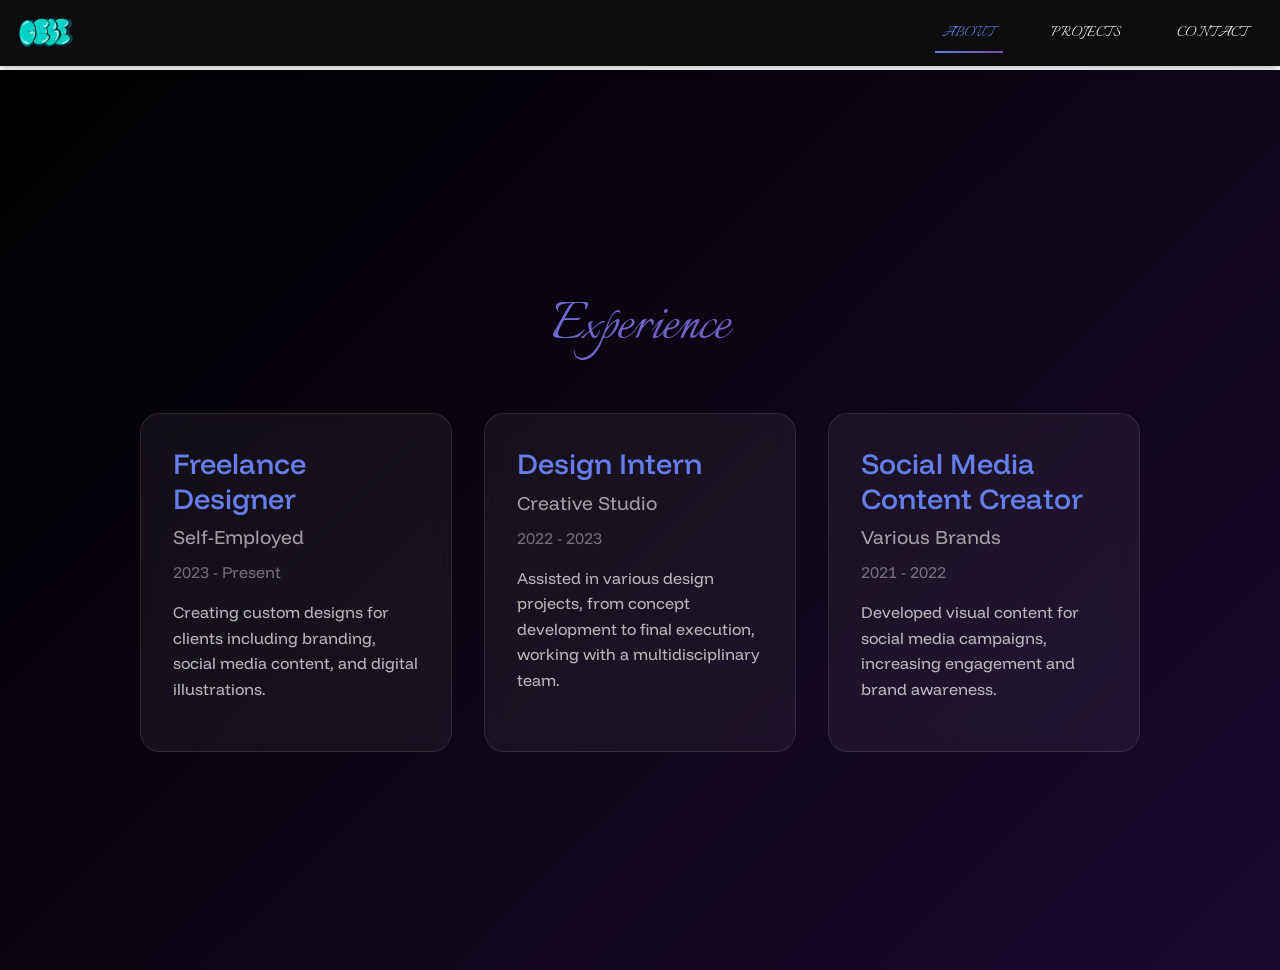
==== commit 005176f7: "scroll horizontal y archivo de js" ====
--- a/about.html
+++ b/about.html
@@ -4,7 +4,7 @@
     <meta charset="UTF-8">
     <meta name="viewport" content="width=device-width, initial-scale=1.0">
     <link rel="stylesheet" href="css/style.css" type="text/css">
-    <link rel="stylesheet" href="css/about.css">
+    <link rel="stylesheet" href="css/about.css" type="text/css">
     <link rel="icon" href="img/logo_portfolio.png" />
 
     <link rel="preconnect" href="https://fonts.googleapis.com">
@@ -13,6 +13,11 @@
 
     <!-- Bootstrap CSS -->
     <link href="https://cdn.jsdelivr.net/npm/bootstrap@5.3.0/dist/css/bootstrap.min.css" rel="stylesheet">
+    
+    <!-- Swiper CSS para el carrusel -->
+    <link rel="stylesheet" href="https://cdn.jsdelivr.net/npm/swiper@11/swiper-bundle.min.css" />
+
+
 
     <title>About me</title>
 </head>
@@ -45,108 +50,160 @@
     <!-- Espaciador para compensar navbar fixed -->
     <div style="height: 70px;"></div>
 
-    <div class="wrapper">
-        <section id="about" class="about-section">
-            <div class="text-content">
-                <h1>Hi, I´m Cece!!! </h1>
-                <h2 class="subtitle">
-                    Graphic Designer
-                </h2>
-                <p>I'm a student at UDIT, the University of Design, Innovation, and Technology. I'm passionate about art and design, and this is my portfolio.</p>
-            </div>
+    <!-- ============================================
+         CONTENEDOR DE SCROLL HORIZONTAL
+         ============================================ -->
+    <div class="horizontal-scroll-wrapper">
+        <div class="horizontal-scroll-container">
             
-            <div class="me">
-                <img src="img/selfportrait.webp" alt="selfPortrait">
-            </div>            
-        </section>
-               
-        <section id="skills-sec" class="skills">
-            <div class="skill-tittle">
-                <div><h1>Skills & </h1></div>
-                <div><h1><span>Abilities</span></h1></div>
-            </div>
-            
-            <div class="skills-grid">
-                <div class="skill-category">
-                    <div class="skill1">
-                        <div>
-                            <strong>Adobe Suite</strong> (Photoshop, Illustrator, InDesign)
-                        </div><br>
-                        <div>
-                            <strong>Figma</strong> (Diseño UI/UX, prototipado)
-                        </div><br>
-                        <div>
-                            <strong>Procreate</strong> (Ilustración digital)
-                        </div>
-                    </div>
-                    <div class="skill2">
-                        <div>
-                            <strong>Digital Sketching</strong>
-                        </div><br>
-                        <div>
-                            <strong>Branding & Logo Design</strong>
-                        </div><br>
-                        <div>
-                            <strong>Concept Art & Visual Storytelling</strong>
-                        </div><br>
-                    </div>
-                </div>
-            </div>
-            <div class="icons">
-                <img src="img/procreate_icon.png" alt="Procreate">
-                <img src="img/photoshop_icon.png" alt="Photoshop">
-                <img src="img/after_icon.png" alt="After Effects">
-                <img src="img/premiere_icon.png" alt="Premiere Pro">
-                <img src="img/indesign_icon.webp" alt="InDesign">
-                <img src="img/illustrator_icon.webp" alt="Illustrator">
-            </div>
-        </section>
+            <!-- PANEL 1: INTRODUCCIÓN -->
+            <!-- EDITAR: Cambia el texto y la imagen aquí -->
+            <div class="panel panel-intro">
+                <div class="intro-content">
+                    <div class="intro-text">
+                        <h1>Hi, I'm Cece!!!</h1>
+                        <h2>Graphic Designer</h2>
+                        <p>I'm a student at UDIT, the University of Design, Innovation, and Technology. I'm passionate about art and design, and this is my portfolio where I showcase my creative journey and skills.</p>
+                    </div>
+                    <div class="intro-image">
+                        <!-- CAMBIAR IMAGEN: Reemplaza la ruta aquí -->
+                        <img src="img/selfportrait.webp" alt="Cecilia Portrait">
+                    </div>
+                </div>
+            </div>
+
+            <!-- PANEL 2: EDUCACIÓN -->
+            <!-- EDITAR: Modifica los títulos, fechas y descripciones -->
+            <div class="panel panel-education">
+                <div class="education-content">
+                    <h2>Education</h2>
+                    <div class="timeline">
+                        <div class="timeline-item">
+                            <h3>Bachelor in Graphic Design</h3>
+                            <div class="date">2023 - Present</div>
+                            <p>Currently studying at UDIT (University of Design, Innovation, and Technology), focusing on visual communication, branding, and digital design.</p>
+                        </div>
+                        <div class="timeline-item">
+                            <h3>Digital Illustration Course</h3>
+                            <div class="date">2022</div>
+                            <p>Specialized training in digital illustration using Procreate and Adobe Creative Suite, focusing on character design and concept art.</p>
+                        </div>
+                        <div class="timeline-item">
+                            <h3>UI/UX Design Bootcamp</h3>
+                            <div class="date">2021</div>
+                            <p>Intensive program covering user interface design, user experience principles, and prototyping with Figma.</p>
+                        </div>
+                    </div>
+                </div>
+            </div>
+
+            <!-- PANEL 3: SKILLS CON CARRUSEL -->
+            <!-- EDITAR: Cambia los iconos y textos en cada slide -->
+            <div class="panel panel-skills">
+                <div class="skills-content">
+                    <h2>Skills & Abilities</h2>
+                    
+                    <!-- Carrusel Swiper -->
+                    <div class="swiper skillsSwiper">
+                        <div class="swiper-wrapper">
+                            
+                            <!-- Slide 1 - CAMBIAR: Icono y texto -->
+                            <div class="swiper-slide">
+                                <img src="img/photoshop_icon.png" alt="Photoshop">
+                                <h3>Photoshop</h3>
+                                <p>Advanced photo editing and digital composition</p>
+                            </div>
+
+                            <!-- Slide 2 - CAMBIAR: Icono y texto -->
+                            <div class="swiper-slide">
+                                <img src="img/illustrator_icon.webp" alt="Illustrator">
+                                <h3>Illustrator</h3>
+                                <p>Vector graphics and logo design</p>
+                            </div>
+
+                            <!-- Slide 3 - CAMBIAR: Icono y texto -->
+                            <div class="swiper-slide">
+                                <img src="img/indesign_icon.webp" alt="InDesign">
+                                <h3>InDesign</h3>
+                                <p>Editorial design and layout</p>
+                            </div>
+
+                            <!-- Slide 4 - CAMBIAR: Icono y texto -->
+                            <div class="swiper-slide">
+                                <img src="img/procreate_icon.png" alt="Procreate">
+                                <h3>Procreate</h3>
+                                <p>Digital illustration and painting</p>
+                            </div>
+
+                            <!-- Slide 5 - CAMBIAR: Icono y texto -->
+                            <div class="swiper-slide">
+                                <img src="img/after_icon.png" alt="After Effects">
+                                <h3>After Effects</h3>
+                                <p>Motion graphics and animation</p>
+                            </div>
+
+                            <!-- Slide 6 - CAMBIAR: Icono y texto -->
+                            <div class="swiper-slide">
+                                <img src="img/premiere_icon.png" alt="Premiere">
+                                <h3>Premiere Pro</h3>
+                                <p>Video editing and post-production</p>
+                            </div>
+
+                        </div>
+                        <!-- Paginación y navegación -->
+                        <div class="swiper-pagination"></div>
+                        <div class="swiper-button-next"></div>
+                        <div class="swiper-button-prev"></div>
+                    </div>
+                </div>
+            </div>
+
+            <!-- PANEL 4: EXPERIENCIA -->
+            <!-- EDITAR: Modifica los proyectos y descripciones -->
+            <div class="panel panel-experience">
+                <div class="experience-content">
+                    <h2>Experience</h2>
+                    <div class="experience-grid">
+                        
+                        <div class="experience-card">
+                            <h3>Freelance Designer</h3>
+                            <div class="company">Self-Employed</div>
+                            <div class="date">2023 - Present</div>
+                            <p>Creating custom designs for clients including branding, social media content, and digital illustrations.</p>
+                        </div>
+
+                        <div class="experience-card">
+                            <h3>Design Intern</h3>
+                            <div class="company">Creative Studio</div>
+                            <div class="date">2022 - 2023</div>
+                            <p>Assisted in various design projects, from concept development to final execution, working with a multidisciplinary team.</p>
+                        </div>
+
+                        <div class="experience-card">
+                            <h3>Social Media Content Creator</h3>
+                            <div class="company">Various Brands</div>
+                            <div class="date">2021 - 2022</div>
+                            <p>Developed visual content for social media campaigns, increasing engagement and brand awareness.</p>
+                        </div>
+
+                    </div>
+                </div>
+            </div>
+
+        </div>
     </div>
 
+    <!-- Bootstrap JS -->
+    <script src="https://cdn.jsdelivr.net/npm/bootstrap@5.3.0/dist/js/bootstrap.bundle.min.js"></script>
+    
+    <!-- GSAP y ScrollTrigger para el scroll horizontal -->
+    <script src="https://cdnjs.cloudflare.com/ajax/libs/gsap/3.12.2/gsap.min.js"></script>
+    <script src="https://cdnjs.cloudflare.com/ajax/libs/gsap/3.12.2/ScrollTrigger.min.js"></script>
+    
+    <!-- Swiper JS para el carrusel -->
+    <script src="https://cdn.jsdelivr.net/npm/swiper@11/swiper-bundle.min.js"></script>
+
+    <script src="JS/javascript.js"></script>
+
 </body>
-
-<footer>
-    <section class="contact-container">
-        <div class="contenedor2">
-            <div class="text">
-                <h1>Contact Me</h1>
-                <p>Feel free to reach out for collaborations or just a chat.</p>
-                <div class="rss">
-                    <p>Follow me on:</p>
-                    <ul>
-                        <li><a href="https://www.instagram.com/cecemellaman/">Instagram: @cecemellaman</a></li>
-                        <li><a href="https://es.linkedin.com/in/cecilia-pr85a">LinkedIn: linkedin.com/in/cecilia-pr85a</a></li>
-                        <li><a href="https://workspace.google.com/intl/es/gmail/">Email: cecilia.pelayorodriguez@gmail.com</a></li>
-                    </ul>
-                </div>
-            </div>
-
-            <div class="formulario">
-                <form>
-                    <h2>Contact me</h2>
-        
-                    <div class="input-group">
-                        <label for="name">Name</label>
-                        <input type="text" name="name" id="name" placeholder="Name">
-        
-                        <label for="Number">Number</label>
-                        <input type="num" name="Number" id="Number" placeholder="Number">
-        
-                        <label for="email">Email</label>
-                        <input type="email" name="email" id="email" placeholder="Email">
-        
-                        <label for="comment">Comment</label>
-                        <textarea name="comment" id="comment" cols="20" rows="5" placeholder="Comment"></textarea>
-        
-                        <input class="btn" type="submit" value="Submit">
-                    </div>
-                </form>
-            </div>
-        </div>
-    </section>
-</footer>
-
-<!-- Bootstrap JS -->
-<script src="https://cdn.jsdelivr.net/npm/bootstrap@5.3.0/dist/js/bootstrap.bundle.min.js"></script>
-
 </html>
--- a/css/about.css
+++ b/css/about.css
@@ -158,4 +158,400 @@
 }
 
 
-    
+ /* ============================================
+           ESTILOS GENERALES Y SCROLL HORIZONTAL
+           ============================================ */
+        
+           * {
+            margin: 0;
+            padding: 0;
+            box-sizing: border-box;
+        }
+
+        body {
+            background-color: #000000;
+            color: white;
+            font-family: "Funnel Display", sans-serif;
+            overflow-x: hidden;
+        }
+
+        /* Contenedor principal del scroll horizontal */
+        .horizontal-scroll-wrapper {
+            height: 100vh;
+            overflow: hidden;
+            position: relative;
+        }
+
+        .horizontal-scroll-container {
+            display: flex;
+            height: 100vh;
+            will-change: transform;
+        }
+
+        /* Cada sección/panel horizontal */
+        .panel {
+            min-width: 100vw;
+            height: 100vh;
+            display: flex;
+            align-items: center;
+            justify-content: center;
+            padding: 4rem 2rem;
+            position: relative;
+        }
+
+        /* ============================================
+           PANEL 1 - INTRODUCCIÓN
+           Aquí puedes cambiar la imagen y el texto de presentación
+           ============================================ */
+        
+        .panel-intro {
+            background: linear-gradient(135deg, #000000 0%, #1a0a2e 100%);
+        }
+
+        .intro-content {
+            max-width: 1200px;
+            width: 100%;
+            display: flex;
+            align-items: center;
+            justify-content: space-between;
+            gap: 4rem;
+        }
+
+        .intro-text {
+            flex: 1;
+            animation: fadeInLeft 1s ease-out;
+        }
+
+        .intro-text h1 {
+            font-size: clamp(3rem, 8vw, 6rem);
+            font-family: var(--font-cr), cursive;
+            background: linear-gradient(135deg, #667eea 0%, #764ba2 100%);
+            -webkit-background-clip: text;
+            -webkit-text-fill-color: transparent;
+            margin-bottom: 1rem;
+        }
+
+        .intro-text h2 {
+            font-size: clamp(1.5rem, 4vw, 2.5rem);
+            color: rgba(255, 255, 255, 0.8);
+            margin-bottom: 2rem;
+            font-weight: 300;
+        }
+
+        .intro-text p {
+            font-size: 1.2rem;
+            line-height: 1.8;
+            color: rgba(255, 255, 255, 0.7);
+            max-width: 600px;
+        }
+
+        .intro-image {
+            flex: 0 0 400px;
+            animation: fadeInRight 1s ease-out;
+        }
+
+        /* CAMBIAR IMAGEN: Reemplaza src="img/selfportrait.webp" en el HTML */
+        .intro-image img {
+            width: 100%;
+            height: auto;
+            border-radius: 20px;
+            box-shadow: 0 20px 60px rgba(102, 126, 234, 0.3);
+            transition: transform 0.3s ease;
+        }
+
+        .intro-image img:hover {
+            transform: scale(1.05);
+        }
+
+        /* ============================================
+           PANEL 2 - EDUCACIÓN
+           Puedes editar los títulos, fechas y descripciones
+           ============================================ */
+        
+        .panel-education {
+            background: linear-gradient(135deg, #1a0a2e 0%, #0f0520 100%);
+        }
+
+        .education-content {
+            max-width: 1000px;
+            width: 100%;
+        }
+
+        .education-content h2 {
+            font-size: clamp(2.5rem, 6vw, 4rem);
+            font-family: var(--font-cr), cursive;
+            background: linear-gradient(135deg, #667eea 0%, #764ba2 100%);
+            -webkit-background-clip: text;
+            -webkit-text-fill-color: transparent;
+            margin-bottom: 3rem;
+            text-align: center;
+        }
+
+        .timeline {
+            position: relative;
+            padding-left: 2rem;
+        }
+
+        .timeline::before {
+            content: '';
+            position: absolute;
+            left: 0;
+            top: 0;
+            height: 100%;
+            width: 2px;
+            background: linear-gradient(180deg, #667eea 0%, #764ba2 100%);
+        }
+
+        .timeline-item {
+            margin-bottom: 3rem;
+            position: relative;
+            padding-left: 2rem;
+        }
+
+        .timeline-item::before {
+            content: '';
+            position: absolute;
+            left: -2.5rem;
+            top: 0;
+            width: 12px;
+            height: 12px;
+            background: #667eea;
+            border-radius: 50%;
+            box-shadow: 0 0 0 4px rgba(102, 126, 234, 0.2);
+        }
+
+        .timeline-item h3 {
+            font-size: 1.8rem;
+            color: #667eea;
+            margin-bottom: 0.5rem;
+        }
+
+        .timeline-item .date {
+            font-size: 1rem;
+            color: rgba(255, 255, 255, 0.5);
+            margin-bottom: 1rem;
+        }
+
+        .timeline-item p {
+            font-size: 1.1rem;
+            line-height: 1.6;
+            color: rgba(255, 255, 255, 0.7);
+        }
+
+        /* ============================================
+           PANEL 3 - SKILLS & CARRUSEL
+           El carrusel usa Swiper.js
+           ============================================ */
+        
+        .panel-skills {
+            background: linear-gradient(135deg, #0f0520 0%, #000000 100%);
+        }
+
+        .skills-content {
+            max-width: 1200px;
+            width: 100%;
+        }
+
+        .skills-content h2 {
+            font-size: clamp(2.5rem, 6vw, 4rem);
+            font-family: var(--font-cr), cursive;
+            background: linear-gradient(135deg, #667eea 0%, #764ba2 100%);
+            -webkit-background-clip: text;
+            -webkit-text-fill-color: transparent;
+            margin-bottom: 3rem;
+            text-align: center;
+        }
+
+        /* Contenedor del carrusel Swiper */
+        .swiper {
+            width: 100%;
+            padding: 2rem 0;
+        }
+
+        .swiper-slide {
+            display: flex;
+            flex-direction: column;
+            align-items: center;
+            justify-content: center;
+            padding: 2rem;
+            background: rgba(255, 255, 255, 0.05);
+            backdrop-filter: blur(10px);
+            border: 1px solid rgba(255, 255, 255, 0.1);
+            border-radius: 20px;
+            transition: transform 0.3s ease;
+        }
+
+        .swiper-slide:hover {
+            transform: translateY(-10px);
+            background: rgba(255, 255, 255, 0.08);
+        }
+
+        /* CAMBIAR ICONOS: Reemplaza las rutas en el HTML */
+        .swiper-slide img {
+            width: 120px;
+            height: 120px;
+            object-fit: contain;
+            margin-bottom: 1.5rem;
+            filter: drop-shadow(0 4px 20px rgba(102, 126, 234, 0.3));
+        }
+
+        .swiper-slide h3 {
+            font-size: 1.5rem;
+            color: #667eea;
+            margin-bottom: 0.5rem;
+        }
+
+        .swiper-slide p {
+            font-size: 1rem;
+            color: rgba(255, 255, 255, 0.7);
+            text-align: center;
+        }
+
+        /* Botones de navegación del carrusel */
+        .swiper-button-next,
+        .swiper-button-prev {
+            color: #667eea;
+        }
+
+        .swiper-pagination-bullet-active {
+            background: #667eea;
+        }
+
+        /* ============================================
+           PANEL 4 - EXPERIENCIA
+           ============================================ */
+        
+        .panel-experience {
+            background: linear-gradient(135deg, #000000 0%, #1a0a2e 100%);
+        }
+
+        .experience-content {
+            max-width: 1000px;
+            width: 100%;
+        }
+
+        .experience-content h2 {
+            font-size: clamp(2.5rem, 6vw, 4rem);
+            font-family: var(--font-cr), cursive;
+            background: linear-gradient(135deg, #667eea 0%, #764ba2 100%);
+            -webkit-background-clip: text;
+            -webkit-text-fill-color: transparent;
+            margin-bottom: 3rem;
+            text-align: center;
+        }
+
+        .experience-grid {
+            display: grid;
+            grid-template-columns: repeat(auto-fit, minmax(300px, 1fr));
+            gap: 2rem;
+        }
+
+        .experience-card {
+            background: rgba(255, 255, 255, 0.05);
+            backdrop-filter: blur(10px);
+            border: 1px solid rgba(255, 255, 255, 0.1);
+            border-radius: 20px;
+            padding: 2rem;
+            transition: all 0.3s ease;
+        }
+
+        .experience-card:hover {
+            transform: translateY(-10px);
+            box-shadow: 0 15px 45px rgba(102, 126, 234, 0.3);
+        }
+
+        .experience-card h3 {
+            font-size: 1.8rem;
+            color: #667eea;
+            margin-bottom: 0.5rem;
+        }
+
+        .experience-card .company {
+            font-size: 1.2rem;
+            color: rgba(255, 255, 255, 0.6);
+            margin-bottom: 0.5rem;
+        }
+
+        .experience-card .date {
+            font-size: 1rem;
+            color: rgba(255, 255, 255, 0.4);
+            margin-bottom: 1rem;
+        }
+
+        .experience-card p {
+            font-size: 1rem;
+            line-height: 1.6;
+            color: rgba(255, 255, 255, 0.7);
+        }
+
+        /* ============================================
+           ANIMACIONES
+           ============================================ */
+        
+        @keyframes fadeInLeft {
+            from {
+                opacity: 0;
+                transform: translateX(-50px);
+            }
+            to {
+                opacity: 1;
+                transform: translateX(0);
+            }
+        }
+
+        @keyframes fadeInRight {
+            from {
+                opacity: 0;
+                transform: translateX(50px);
+            }
+            to {
+                opacity: 1;
+                transform: translateX(0);
+            }
+        }
+
+        /* ============================================
+           RESPONSIVE - MOBILE
+           En móvil, se apila verticalmente
+           ============================================ */
+        
+        @media (max-width: 768px) {
+            .horizontal-scroll-container {
+                flex-direction: column;
+                height: auto;
+            }
+
+            .panel {
+                min-width: 100%;
+                height: auto;
+                min-height: 100vh;
+                padding: 2rem 1rem;
+            }
+
+            .intro-content {
+                flex-direction: column;
+                gap: 2rem;
+            }
+
+            .intro-image {
+                flex: 0 0 auto;
+                max-width: 300px;
+            }
+
+            .timeline {
+                padding-left: 1.5rem;
+            }
+
+            .timeline-item {
+                padding-left: 1.5rem;
+            }
+
+            .experience-grid {
+                grid-template-columns: 1fr;
+            }
+
+            .swiper-slide img {
+                width: 80px;
+                height: 80px;
+            }
+        }   
